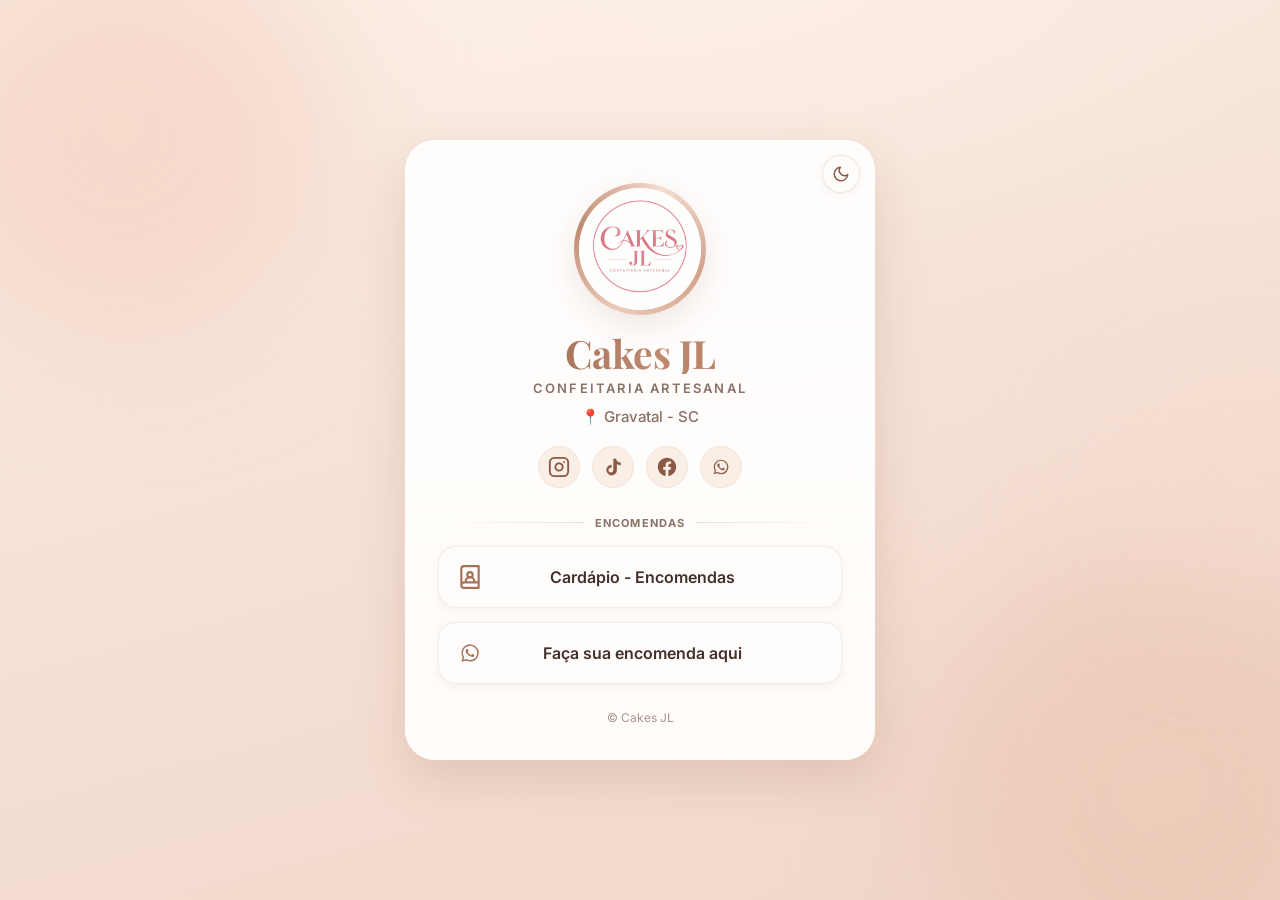
==== index.html @ 6fa109c6 "Rebranding v1" ====
<!DOCTYPE html>
<html lang="pt-BR">
<head>
  <meta charset="UTF-8">
  <meta name="viewport" content="width=device-width, initial-scale=1.0">
  <title>Cakes JL | Confeitaria Artesanal - Gravatal SC</title>
  <meta name="description" content="Cakes JL | Confeitaria Artesanal em Gravatal - SC. Bolos, tortas, doces e encomendas. Faça seu pedido!">
  <meta name="theme-color" content="#f6e3d8" id="theme-color-meta">

  <!-- Open Graph (preview ao compartilhar o link no WhatsApp, Instagram, etc.) -->
  <meta property="og:title" content="Cakes JL | Confeitaria Artesanal">
  <meta property="og:description" content="📍 Gravatal - SC | Tortas, doces e encomendas">
  <meta property="og:type" content="website">
  <meta property="og:image" content="logo.png">

  <!-- Favicon -->
  <link rel="icon" href="data:image/svg+xml,<svg xmlns=%22http://www.w3.org/2000/svg%22 viewBox=%220 0 100 100%22><text y=%22.9em%22 font-size=%2290%22>🧁</text></svg>">

  <!-- Aplica o tema ANTES da página renderizar (evita "flash" do tema errado no load) -->
  <script>
    (function() {
      try {
        var saved = localStorage.getItem('theme');
        var theme = saved || 'light';
        document.documentElement.setAttribute('data-theme', theme);
      } catch (e) {
        document.documentElement.setAttribute('data-theme', 'light');
      }
    })();
  </script>

  <!-- Fontes -->
  <link rel="preconnect" href="https://fonts.googleapis.com">
  <link rel="preconnect" href="https://fonts.gstatic.com" crossorigin>
  <link href="https://fonts.googleapis.com/css2?family=Playfair+Display:wght@600;700&family=Inter:wght@400;500;600;700&display=swap" rel="stylesheet">

  <style>
    *, *::before, *::after { margin: 0; padding: 0; box-sizing: border-box; }

    /* ============================================================
       TEMA CLARO (padrão)
       ============================================================ */
    :root {
      --bg-grad:        linear-gradient(165deg, #fbeee6 0%, #f6e2d7 45%, #f0d6c8 100%);
      --bg-radial:      radial-gradient(1200px 600px at 50% -10%, #fcefe6 0%, rgba(252,239,230,0) 60%);

      --card-bg:        linear-gradient(180deg, rgba(255,255,255,0.92) 0%, rgba(255,253,251,0.96) 100%);
      --card-border:    rgba(255, 255, 255, 0.7);

      --button-bg:      #fffdfb;
      --button-border:  rgba(140, 90, 68, 0.10);
      --button-hover:   rgba(191, 138, 112, 0.35);

      /* ===== FESTIVAL DE FATIAS DESATIVADO - variáveis do botão (tema claro) =====
      --featured-grad:  linear-gradient(135deg, #f7e2d2 0%, #f1cfb9 55%, #ecc4ab 100%);
      --featured-border:rgba(168, 113, 89, 0.30);
      --featured-shine: rgba(255, 255, 255, 0.55);
      --featured-glow:  rgba(191, 138, 112, 0.45);
      ===== FIM FESTIVAL DE FATIAS ===== */

      --social-bg:      #f9efe7;
      --social-border:  rgba(140, 90, 68, 0.08);
      --social-bg-hover:#fffdfb;

      --blob-1: #f3c9b4;
      --blob-2: #e9bfa9;
      --blob-3: #f7d9c8;
      --blob-opacity: 0.5;

      --text-primary:   #43302a;
      --text-secondary: #8a7065;
      --text-accent:    #8c5a44;

      --rose:           #bf8a70;
      --rose-deep:      #a87159;
      --copper:         #8c5a44;

      --toggle-border:  rgba(140, 90, 68, 0.15);

      --shadow-sm:      0 2px 10px rgba(140, 90, 68, 0.08);
      --shadow-md:      0 10px 30px rgba(140, 90, 68, 0.14);
      --shadow-lg:      0 18px 50px rgba(140, 90, 68, 0.18);

      --radius: 18px;
    }

    /* ============================================================
       TEMA ESCURO (chocolate à noite, com acentos rosé/cobre)
       ============================================================ */
    [data-theme="dark"] {
      --bg-grad:        linear-gradient(165deg, #1c130f 0%, #241812 45%, #2a1c16 100%);
      --bg-radial:      radial-gradient(1200px 600px at 50% -10%, #321f17 0%, rgba(50,31,23,0) 60%);

      --card-bg:        linear-gradient(180deg, rgba(50, 33, 27, 0.85) 0%, rgba(55, 37, 30, 0.92) 100%);
      --card-border:    rgba(100, 70, 55, 0.35);

      --button-bg:      #3a261f;
      --button-border:  rgba(232, 184, 156, 0.12);
      --button-hover:   rgba(232, 184, 156, 0.40);

      /* ===== FESTIVAL DE FATIAS DESATIVADO - variáveis do botão (tema escuro) =====
      --featured-grad:  linear-gradient(135deg, #5a3a2b 0%, #6f4938 55%, #56362a 100%);
      --featured-border:rgba(232, 184, 156, 0.30);
      --featured-shine: rgba(255, 220, 195, 0.18);
      --featured-glow:  rgba(232, 184, 156, 0.35);
      ===== FIM FESTIVAL DE FATIAS ===== */

      --social-bg:      #3a261f;
      --social-border:  rgba(232, 184, 156, 0.10);
      --social-bg-hover:#48302a;

      --blob-1: #3a1f17;
      --blob-2: #2d1812;
      --blob-3: #4a2a20;
      --blob-opacity: 0.55;

      --text-primary:   #f4e6dc;
      --text-secondary: #c5ad9f;
      --text-accent:    #e8b89c;

      --rose:           #d99c80;
      --rose-deep:      #c8896f;
      --copper:         #e8b89c;

      --toggle-border:  rgba(232, 184, 156, 0.20);

      --shadow-sm:      0 2px 10px rgba(0, 0, 0, 0.4);
      --shadow-md:      0 10px 30px rgba(0, 0, 0, 0.5);
      --shadow-lg:      0 18px 50px rgba(0, 0, 0, 0.6);
    }

    html, body { min-height: 100%; }

    body {
      font-family: 'Inter', -apple-system, BlinkMacSystemFont, 'Segoe UI', Roboto, sans-serif;
      color: var(--text-primary);
      min-height: 100vh;
      min-height: 100dvh;
      display: flex;
      align-items: center;
      justify-content: center;
      padding: 28px 18px;
      -webkit-font-smoothing: antialiased;
      position: relative;
      overflow-x: hidden;
      background: var(--bg-radial), var(--bg-grad);
      transition: background 0.5s ease, color 0.5s ease;
    }

    /* Manchas suaves de cor ao fundo */
    .blob {
      position: fixed;
      border-radius: 50%;
      filter: blur(70px);
      opacity: var(--blob-opacity);
      z-index: 0;
      pointer-events: none;
      transition: background 0.5s ease, opacity 0.5s ease;
    }
    .blob.one  { width: 320px; height: 320px; top: -80px; left: -90px;  background: var(--blob-1); }
    .blob.two  { width: 360px; height: 360px; bottom: -120px; right: -110px; background: var(--blob-2); }
    .blob.three{ width: 240px; height: 240px; top: 40%; right: -80px; background: var(--blob-3); opacity: calc(var(--blob-opacity) * 0.8); }

    .container {
      position: relative;
      z-index: 1;
      width: 100%;
      max-width: 440px;
      background: var(--card-bg);
      backdrop-filter: blur(8px);
      -webkit-backdrop-filter: blur(8px);
      border: 1px solid var(--card-border);
      border-radius: 30px;
      padding: 38px 26px 30px;
      box-shadow: var(--shadow-lg);
      transition: background 0.5s ease, border-color 0.5s ease, box-shadow 0.5s ease;
    }

    /* ---------- Botão de tema (sol/lua) ---------- */
    .theme-toggle {
      position: absolute;
      top: 14px;
      right: 14px;
      width: 38px;
      height: 38px;
      border-radius: 50%;
      border: 1px solid var(--toggle-border);
      background: var(--button-bg);
      color: var(--text-accent);
      cursor: pointer;
      display: flex;
      align-items: center;
      justify-content: center;
      z-index: 10;
      padding: 0;
      box-shadow: var(--shadow-sm);
      transition: background 0.3s ease, color 0.3s ease, border-color 0.3s ease, transform 0.15s ease;
    }
    .theme-toggle:hover { transform: scale(1.08); }
    .theme-toggle:active { transform: scale(0.94); }
    .theme-toggle:focus-visible {
      outline: 3px solid var(--rose);
      outline-offset: 2px;
    }
    .theme-toggle svg {
      position: absolute;
      width: 18px;
      height: 18px;
      transition: opacity 0.4s ease, transform 0.4s ease;
    }
    .theme-toggle .icon-sun  { opacity: 0; transform: rotate(-90deg) scale(0.5); }
    .theme-toggle .icon-moon { opacity: 1; transform: rotate(0deg) scale(1); }
    [data-theme="dark"] .theme-toggle .icon-sun  { opacity: 1; transform: rotate(0deg) scale(1); }
    [data-theme="dark"] .theme-toggle .icon-moon { opacity: 0; transform: rotate(90deg) scale(0.5); }

    /* ---------- Cabeçalho ---------- */
    .logo-wrapper {
      display: flex;
      justify-content: center;
      margin-bottom: 18px;
    }
    .logo-ring {
      position: relative;
      width: 132px;
      height: 132px;
      border-radius: 50%;
      padding: 5px;
      background: conic-gradient(from 200deg, #eccbbb, #bf8a70, #f4ddd1, #d3a18b, #eccbbb);
      box-shadow: var(--shadow-md);
    }
    .logo {
      width: 100%;
      height: 100%;
      border-radius: 50%;
      object-fit: cover;
      background: #fffdfb;
      display: block;
    }

    .brand-title {
      text-align: center;
      margin-bottom: 10px;
      line-height: 1;
    }

    .brand-name {
      display: block;
      font-family: 'Playfair Display', Georgia, serif;
      font-weight: 700;
      font-size: 36px;
      line-height: 1.05;
      letter-spacing: -0.5px;
      background: linear-gradient(100deg, var(--copper), var(--rose) 55%, var(--rose-deep));
      -webkit-background-clip: text;
      background-clip: text;
      color: transparent;
      transition: background 0.5s ease;
    }

    .brand-subtitle {
      display: block;
      margin-top: 7px;
      font-family: 'Inter', -apple-system, BlinkMacSystemFont, 'Segoe UI', Roboto, sans-serif;
      font-size: 13px;
      font-weight: 600;
      line-height: 1.2;
      letter-spacing: 2.2px;
      text-transform: uppercase;
      color: var(--text-secondary);
      transition: color 0.5s ease;
    }

    .location {
      text-align: center;
      font-size: 15px;
      font-weight: 500;
      color: var(--text-secondary);
      margin-bottom: 20px;
      transition: color 0.5s ease;
    }

    .socials {
      display: flex;
      justify-content: center;
      gap: 12px;
      margin-bottom: 26px;
    }
    .socials a {
      width: 42px;
      height: 42px;
      display: inline-flex;
      align-items: center;
      justify-content: center;
      border-radius: 50%;
      color: var(--text-accent);
      background: var(--social-bg);
      border: 1px solid var(--social-border);
      transition: transform 0.18s ease, background 0.3s ease, color 0.3s ease, box-shadow 0.3s ease, border-color 0.3s ease;
    }
    .socials a:hover {
      transform: translateY(-2px);
      background: var(--social-bg-hover);
      color: var(--rose-deep);
      box-shadow: var(--shadow-sm);
    }

    /* ---------- Links ---------- */
    .links {
      display: flex;
      flex-direction: column;
      gap: 14px;
    }

    .link-button {
      position: relative;
      display: flex;
      align-items: center;
      background: var(--button-bg);
      border: 1px solid var(--button-border);
      border-radius: var(--radius);
      padding: 17px 18px;
      text-decoration: none;
      color: var(--text-primary);
      font-size: 16px;
      font-weight: 600;
      box-shadow: var(--shadow-sm);
      transition: transform 0.18s ease, background 0.3s ease, color 0.3s ease, border-color 0.3s ease, box-shadow 0.3s ease;
      overflow: hidden;
    }
    .link-button:hover {
      transform: translateY(-3px);
      box-shadow: var(--shadow-md);
      border-color: var(--button-hover);
    }
    .link-button:focus-visible {
      outline: 3px solid var(--rose);
      outline-offset: 2px;
    }

    .link-button .icon {
      flex-shrink: 0;
      width: 26px;
      height: 26px;
      color: var(--rose-deep);
      transition: color 0.3s ease;
    }
    .link-button .label {
      flex: 1;
      text-align: center;
      padding: 0 4px;
    }
    .link-button .spacer { width: 22px; flex-shrink: 0; }


    /* ============================================================
       FESTIVAL DE FATIAS DESATIVADO
       Somente estilos exclusivos do botão do Festival ficam comentados.
       O separador 'Encomendas' permanece ativo abaixo.
       ============================================================ */

    /*
    .link-button.featured {
      overflow: visible;
      padding: 14px 14px 12px;
      background: var(--featured-grad);
      border: 1px solid var(--featured-border);
      color: var(--text-accent);
      animation: glow 3s ease-in-out infinite;
    }
    .link-button.featured .icon { color: var(--text-accent); }
    .link-button.featured .label { line-height: 1.2; padding: 0 2px; }
    .link-button.featured .spacer { width: 16px; }
    .link-button.featured .details { display:flex; flex-wrap:wrap; justify-content:center; gap:1px 10px; margin-top:4px; font-size:10.5px; font-weight:600; letter-spacing:.1px; line-height:1.3; }
    .link-button.featured .details > span { display:inline-flex; align-items:center; gap:4px; white-space:nowrap; }
    .link-button.featured .details svg { width:12px; height:12px; flex-shrink:0; opacity:.9; }
    .link-button.featured .sheen { position:absolute; top:0; left:0; right:0; bottom:0; border-radius:inherit; overflow:hidden; pointer-events:none; }
    .link-button.featured:hover { border-color: var(--button-hover); }
    .link-button.featured .sheen::after {content:"";position:absolute;top:0;left:-60%;width:50%;height:100%;background:linear-gradient(100deg,transparent,var(--featured-shine),transparent);transform:skewX(-18deg);animation:shine 4.5s ease-in-out infinite;}
    .badge{position:absolute;top:-9px;left:50%;transform:translateX(-50%);white-space:nowrap;font-size:9px;font-weight:700;letter-spacing:.8px;text-transform:uppercase;color:#fffdfb;background:linear-gradient(100deg,#a87159,#8c5a44);padding:3px 11px;border-radius:999px;box-shadow:0 2px 6px rgba(0,0,0,.25);animation:badgePulse 1.8s ease-in-out infinite}
    .badge .dot{display:inline-block;width:5px;height:5px;border-radius:50%;background:#ffe9dd;margin-right:5px;vertical-align:middle;animation:pulse 1.8s ease-in-out infinite}
    @keyframes shine{0%,60%{left:-60%}100%{left:130%}}
    @keyframes pulse{0%,100%{opacity:1;transform:scale(1)}50%{opacity:.35;transform:scale(.75)}}
    @keyframes badgePulse{0%,100%{opacity:1;transform:translateX(-50%) scale(1)}50%{opacity:.55;transform:translateX(-50%) scale(.96)}}
    @keyframes glow{0%,100%{box-shadow:var(--shadow-sm),0 0 0 0 var(--featured-glow)}50%{box-shadow:var(--shadow-md),0 0 22px 2px var(--featured-glow)}}
    */

    /* Separador da seção de encomendas — permanece ativo mesmo sem o botão do Festival */
    .divider { display:flex; align-items:center; gap:10px; margin:2px 6px; font-size:11px; font-weight:700; letter-spacing:1.2px; text-transform:uppercase; color:var(--text-secondary); transition:color .5s ease; }
    .divider::before, .divider::after { content:""; flex:1; height:1px; background:linear-gradient(90deg, transparent, var(--button-hover)); opacity:.8; }
    .divider::after { background:linear-gradient(90deg, var(--button-hover), transparent); }

    .footer {
      text-align: center;
      margin-top: 26px;
      font-size: 12px;
      color: var(--text-secondary);
      opacity: 0.75;
      transition: color 0.5s ease;
    }

    /* ---------- Responsivo ---------- */
    @media (min-width: 600px) {
      .container { max-width: 460px; padding: 42px 32px 34px; }
      .brand-name { font-size: 39px; }
    }
    @media (min-width: 1024px) {
      body { padding: 40px; }
      .container { max-width: 470px; }
      .blob.one { width: 420px; height: 420px; }
      .blob.two { width: 460px; height: 460px; }
    }
    @media (max-width: 380px) {
      .container { padding: 30px 18px 24px; border-radius: 26px; }
      .brand-name { font-size: 32px; }
      .brand-subtitle { font-size: 11.5px; letter-spacing: 1.8px; }
      .logo-ring { width: 116px; height: 116px; }
      .link-button { padding: 16px; font-size: 15px; }
      .theme-toggle { top: 10px; right: 10px; width: 34px; height: 34px; }
    }

    /* Acessibilidade: respeita quem prefere menos animação */
    @media (prefers-reduced-motion: reduce) {
      /* ===== FESTIVAL DE FATIAS DESATIVADO - regras de acessibilidade do botão =====
      .link-button.featured { animation: none; }
      .link-button.featured .sheen::after { animation: none; display: none; }
      .badge { animation: none; }
      .badge .dot { animation: none; }
      ===== FIM FESTIVAL DE FATIAS ===== */
      .link-button, .socials a, .theme-toggle, .theme-toggle svg,
      body, .container, .brand-name, .brand-subtitle, .location, .footer, .blob { transition: none; }
    }
  </style>
</head>
<body>
  <div class="blob one"></div>
  <div class="blob two"></div>
  <div class="blob three"></div>

  <main class="container">

    <!-- Botão sol/lua: alterna o tema -->
    <button class="theme-toggle" id="themeToggle" type="button" aria-label="Alternar entre modo claro e escuro">
      <svg class="icon-sun" viewBox="0 0 24 24" fill="none" stroke="currentColor" stroke-width="2" stroke-linecap="round" stroke-linejoin="round" aria-hidden="true">
        <circle cx="12" cy="12" r="4"></circle>
        <path d="M12 2v2M12 20v2M4.93 4.93l1.41 1.41M17.66 17.66l1.41 1.41M2 12h2M20 12h2M6.34 17.66l-1.41 1.41M19.07 4.93l-1.41 1.41"></path>
      </svg>
      <svg class="icon-moon" viewBox="0 0 24 24" fill="none" stroke="currentColor" stroke-width="2" stroke-linecap="round" stroke-linejoin="round" aria-hidden="true">
        <path d="M21 12.79A9 9 0 1 1 11.21 3 7 7 0 0 0 21 12.79z"></path>
      </svg>
    </button>

    <div class="logo-wrapper">
      <div class="logo-ring">
        <img class="logo" src="logo.png" alt="Cakes JL - Confeitaria Artesanal">
      </div>
    </div>

    <h1 class="brand-title"><span class="brand-name">Cakes JL</span><span class="brand-subtitle">Confeitaria Artesanal</span></h1>
    <p class="location">📍 Gravatal&nbsp;-&nbsp;SC</p>

    <div class="socials">
      <a href="https://www.instagram.com/cakesjlconfeitaria" target="_blank" rel="noopener" aria-label="Instagram">
        <svg width="22" height="22" viewBox="0 0 24 24" fill="none" stroke="currentColor" stroke-width="2" stroke-linecap="round" stroke-linejoin="round">
          <rect x="2" y="2" width="20" height="20" rx="5" ry="5"></rect>
          <path d="M16 11.37A4 4 0 1 1 12.63 8 4 4 0 0 1 16 11.37z"></path>
          <line x1="17.5" y1="6.5" x2="17.51" y2="6.5"></line>
        </svg>
      </a>
      <a href="https://www.tiktok.com/@cakesjlconfeitaria" target="_blank" rel="noopener" aria-label="TikTok">
        <svg width="20" height="20" viewBox="0 0 24 24" fill="currentColor">
          <path d="M19.59 6.69a4.83 4.83 0 0 1-3.77-4.25V2h-3.45v13.67a2.89 2.89 0 0 1-5.2 1.74 2.89 2.89 0 0 1 2.31-4.64 2.93 2.93 0 0 1 .88.13V9.4a6.84 6.84 0 0 0-1-.05A6.33 6.33 0 0 0 5.8 20.1a6.34 6.34 0 0 0 10.86-4.43V8.51a8.16 8.16 0 0 0 4.77 1.52v-3.4a4.85 4.85 0 0 1-1.84-.04z"/>
        </svg>
      </a>
      <a href="https://www.facebook.com/people/Cakes-JL-Confeitaria/61590743607528/" target="_blank" rel="noopener" aria-label="Facebook">
        <svg width="22" height="22" viewBox="0 0 24 24" fill="currentColor">
          <path d="M22 12c0-5.523-4.477-10-10-10S2 6.477 2 12c0 4.991 3.657 9.128 8.438 9.878v-6.987h-2.54V12h2.54V9.797c0-2.506 1.492-3.89 3.777-3.89 1.094 0 2.238.195 2.238.195v2.46h-1.26c-1.243 0-1.63.771-1.63 1.562V12h2.773l-.443 2.89h-2.33v6.988C18.343 21.128 22 16.991 22 12z"/>
        </svg>
      </a>
      <a href="https://wa.me/554899442988?text=Ol%C3%A1!+Vim+pelo+site+da+Cakes+JL+e+gostaria+de+mais+informa%C3%A7%C3%B5es." target="_blank" rel="noopener" aria-label="WhatsApp">
        <svg width="22" height="22" viewBox="0 0 24 24" fill="currentColor">
          <path d="M17.6 6.31A7.85 7.85 0 0 0 12.05 4a7.94 7.94 0 0 0-6.88 11.9L4 20l4.2-1.1a7.93 7.93 0 0 0 3.84.98h.01a7.94 7.94 0 0 0 5.55-13.57zM12.05 18.5h-.01a6.6 6.6 0 0 1-3.36-.92l-.24-.14-2.5.66.67-2.43-.16-.25a6.61 6.61 0 0 1 10.27-8.2 6.55 6.55 0 0 1 1.93 4.7 6.61 6.61 0 0 1-6.6 6.58zm3.62-4.94c-.2-.1-1.18-.58-1.36-.65-.18-.07-.31-.1-.45.1s-.51.65-.63.78c-.12.14-.23.16-.43.05a5.4 5.4 0 0 1-1.6-.99 5.96 5.96 0 0 1-1.1-1.37c-.12-.2-.01-.31.09-.41.09-.09.2-.23.3-.35.1-.12.13-.2.2-.34.06-.13.03-.25-.02-.35-.05-.1-.45-1.09-.62-1.49-.16-.39-.33-.34-.45-.34l-.39-.01c-.13 0-.34.05-.52.25s-.69.67-.69 1.64.7 1.91.8 2.04 1.39 2.13 3.37 2.99c.47.2.84.32 1.13.41.47.15.9.13 1.24.08.38-.06 1.17-.48 1.34-.94.16-.46.16-.86.11-.94-.05-.08-.18-.13-.38-.23z"/>
        </svg>
      </a>
    </div>

    <div class="links">

      <!-- ===== FESTIVAL DE FATIAS DESATIVADO - BOTÃO COMENTADO =====
      <a class="link-button featured" href="cardapio-festival-fatias.pdf" data-no-cache target="_blank" rel="noopener">
        <span class="badge"><span class="dot"></span>Por tempo limitado</span>
        <svg class="icon" viewBox="0 0 24 24" fill="none" stroke="currentColor" stroke-width="1.7" stroke-linecap="round" stroke-linejoin="round"><path d="M5.5 11h13l-1.3 8.1a1 1 0 0 1-1 .9H7.8a1 1 0 0 1-1-.9L5.5 11z"></path><path d="M7.2 11a2.5 2.5 0 0 1-.2-5 3 3 0 0 1 5.9-.8A2.6 2.6 0 0 1 17 6a2.5 2.5 0 0 1-.2 5"></path><line x1="9.5" y1="14" x2="9.2" y2="17"></line><line x1="12" y1="14" x2="12" y2="17.2"></line><line x1="14.5" y1="14" x2="14.8" y2="17"></line></svg>
        <span class="label">
          Cardápio - Festival de Fatias
          <span class="details">
            <span><svg viewBox="0 0 24 24" fill="none" stroke="currentColor" stroke-width="2" stroke-linecap="round" stroke-linejoin="round" aria-hidden="true"><path d="M12 21s-6-5.3-6-11a6 6 0 0 1 12 0c0 5.7-6 11-6 11z"></path><circle cx="12" cy="10" r="2.5"></circle></svg>Termas do Gravatal</span>
            <span><svg viewBox="0 0 24 24" fill="none" stroke="currentColor" stroke-width="2" stroke-linecap="round" stroke-linejoin="round" aria-hidden="true"><rect x="3" y="4" width="18" height="18" rx="2"></rect><line x1="16" y1="2" x2="16" y2="6"></line><line x1="8" y1="2" x2="8" y2="6"></line><line x1="3" y1="10" x2="21" y2="10"></line></svg>Sábado, 12/09 &bull; a partir das 9h</span>
          </span>
        </span><span class="spacer"></span>
        <span class="sheen" aria-hidden="true"></span>
      </a>

      ===== FIM FESTIVAL DE FATIAS ===== -->

      <!-- Separador da seção de encomendas: permanece ativo mesmo com o Festival desativado -->
      <div class="divider"><span>Encomendas</span></div>

<!-- ===== BOTÃO 2: CARDÁPIO (encomendas do dia a dia) ===== -->
      <a class="link-button" href="cardapio-encomendas.pdf" data-no-cache target="_blank" rel="noopener">
        <svg class="icon" viewBox="0 0 24 24" fill="none" stroke="currentColor" stroke-width="2" stroke-linecap="round" stroke-linejoin="round">
          <path d="M4 19.5v-15A2.5 2.5 0 0 1 6.5 2H20v20H6.5a2.5 2.5 0 0 1 0-5H20"></path>
          <circle cx="12" cy="10" r="2.5"></circle>
          <path d="M8 16c0-2.2 1.8-4 4-4s4 1.8 4 4"></path>
        </svg>
        <span class="label">Cardápio - Encomendas</span>
        <span class="spacer"></span>
      </a>

      <!-- ===== BOTÃO 3: ENCOMENDA PELO WHATSAPP ===== -->
      <a class="link-button" href="https://wa.me/554899442988?text=Ol%C3%A1,+poderia+me+passar+mais+informa%C3%A7%C3%B5es+sobre+a+encomenda+de+tortas?" target="_blank" rel="noopener">
        <svg class="icon" viewBox="0 0 24 24" fill="currentColor">
          <path d="M17.6 6.31A7.85 7.85 0 0 0 12.05 4a7.94 7.94 0 0 0-6.88 11.9L4 20l4.2-1.1a7.93 7.93 0 0 0 3.84.98h.01a7.94 7.94 0 0 0 5.55-13.57zM12.05 18.5h-.01a6.6 6.6 0 0 1-3.36-.92l-.24-.14-2.5.66.67-2.43-.16-.25a6.61 6.61 0 0 1 10.27-8.2 6.55 6.55 0 0 1 1.93 4.7 6.61 6.61 0 0 1-6.6 6.58zm3.62-4.94c-.2-.1-1.18-.58-1.36-.65-.18-.07-.31-.1-.45.1s-.51.65-.63.78c-.12.14-.23.16-.43.05a5.4 5.4 0 0 1-1.6-.99 5.96 5.96 0 0 1-1.1-1.37c-.12-.2-.01-.31.09-.41.09-.09.2-.23.3-.35.1-.12.13-.2.2-.34.06-.13.03-.25-.02-.35-.05-.1-.45-1.09-.62-1.49-.16-.39-.33-.34-.45-.34l-.39-.01c-.13 0-.34.05-.52.25s-.69.67-.69 1.64.7 1.91.8 2.04 1.39 2.13 3.37 2.99c.47.2.84.32 1.13.41.47.15.9.13 1.24.08.38-.06 1.17-.48 1.34-.94.16-.46.16-.86.11-.94-.05-.08-.18-.13-.38-.23z"/>
        </svg>
        <span class="label">Faça sua encomenda aqui</span>
        <span class="spacer"></span>
      </a>

    </div>

    <p class="footer">© Cakes JL</p>

  </main>

  <!-- Cardápios sempre atualizados
       O navegador (e a CDN do GitHub Pages) pode guardar uma cópia antiga do PDF.
       Este script adiciona um "carimbo" de tempo na URL dos links marcados com
       data-no-cache (ex.: cardapio-encomendas.pdf?v=1725600000000) ao carregar a
       página e a cada toque/clique. Como a URL muda sempre, o arquivo é baixado
       de novo do repositório. O GitHub ignora o "?v=..." e entrega o mesmo PDF. -->
  <script>
    (function() {
      var links = document.querySelectorAll('a[data-no-cache]');
      Array.prototype.forEach.call(links, function(a) {
        var base = a.getAttribute('href'); // URL original, sem carimbo
        function carimbar() {
          a.setAttribute('href', base + (base.indexOf('?') > -1 ? '&' : '?') + 'v=' + Date.now());
        }
        carimbar();                                  // ao carregar a página
        a.addEventListener('pointerdown', carimbar); // toque/mouse (inclui "pressionar e segurar")
        a.addEventListener('click', carimbar);       // teclado (Enter) e demais casos
      });
    })();
  </script>

  <!-- Lógica do interruptor de tema -->
  <script>
    (function() {
      var btn = document.getElementById('themeToggle');
      var meta = document.getElementById('theme-color-meta');
      var themeColors = { light: '#f6e3d8', dark: '#1c130f' };

      // Atualiza a cor da barra do navegador (Safari/iOS, Chrome Android)
      function updateMeta(theme) {
        if (meta) meta.setAttribute('content', themeColors[theme] || themeColors.light);
      }
      updateMeta(document.documentElement.getAttribute('data-theme') || 'light');

      btn.addEventListener('click', function() {
        var current = document.documentElement.getAttribute('data-theme') || 'light';
        var next = current === 'dark' ? 'light' : 'dark';
        document.documentElement.setAttribute('data-theme', next);
        updateMeta(next);
        try { localStorage.setItem('theme', next); } catch (e) { /* ignore */ }
      });
    })();
  </script>
</body>
</html>
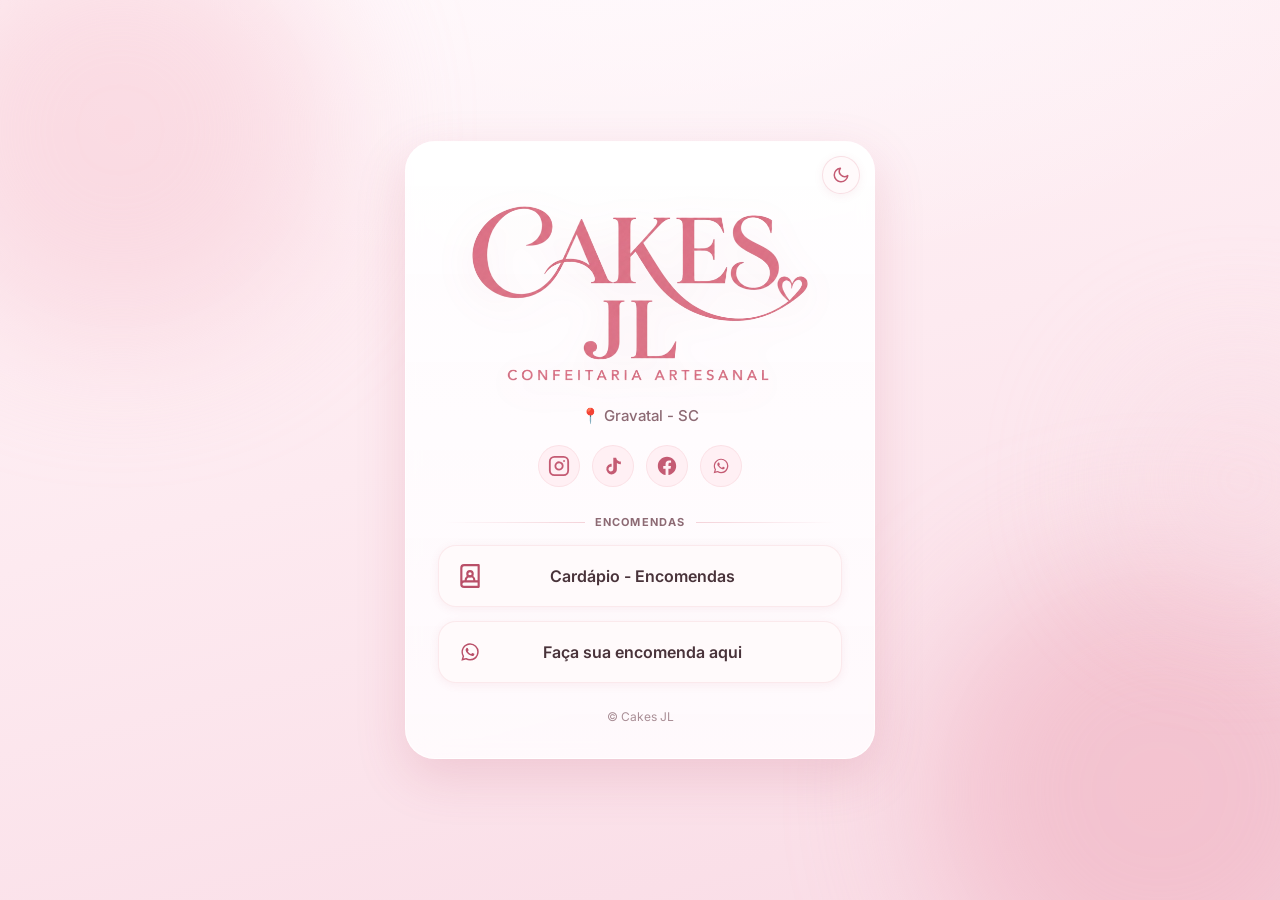
==== commit 6afe0d90: "Rebranding v2" ====
--- a/index.html
+++ b/index.html
@@ -5,7 +5,7 @@
   <meta name="viewport" content="width=device-width, initial-scale=1.0">
   <title>Cakes JL | Confeitaria Artesanal - Gravatal SC</title>
   <meta name="description" content="Cakes JL | Confeitaria Artesanal em Gravatal - SC. Bolos, tortas, doces e encomendas. Faça seu pedido!">
-  <meta name="theme-color" content="#f6e3d8" id="theme-color-meta">
+  <meta name="theme-color" content="#fbe7ed" id="theme-color-meta">
 
   <!-- Open Graph (preview ao compartilhar o link no WhatsApp, Instagram, etc.) -->
   <meta property="og:title" content="Cakes JL | Confeitaria Artesanal">
@@ -41,15 +41,15 @@
        TEMA CLARO (padrão)
        ============================================================ */
     :root {
-      --bg-grad:        linear-gradient(165deg, #fbeee6 0%, #f6e2d7 45%, #f0d6c8 100%);
-      --bg-radial:      radial-gradient(1200px 600px at 50% -10%, #fcefe6 0%, rgba(252,239,230,0) 60%);
-
-      --card-bg:        linear-gradient(180deg, rgba(255,255,255,0.92) 0%, rgba(255,253,251,0.96) 100%);
+      --bg-grad:        linear-gradient(165deg, #fff5f8 0%, #fdeaf0 46%, #f9dbe5 100%);
+      --bg-radial:      radial-gradient(1200px 600px at 50% -10%, #fffafd 0%, rgba(255,250,253,0) 62%);
+
+      --card-bg:        linear-gradient(180deg, rgba(255,255,255,0.94) 0%, rgba(255,250,252,0.97) 100%);
       --card-border:    rgba(255, 255, 255, 0.7);
 
-      --button-bg:      #fffdfb;
-      --button-border:  rgba(140, 90, 68, 0.10);
-      --button-hover:   rgba(191, 138, 112, 0.35);
+      --button-bg:      #fffafb;
+      --button-border:  rgba(220, 116, 135, 0.13);
+      --button-hover:   rgba(220, 116, 135, 0.38);
 
       /* ===== FESTIVAL DE FATIAS DESATIVADO - variáveis do botão (tema claro) =====
       --featured-grad:  linear-gradient(135deg, #f7e2d2 0%, #f1cfb9 55%, #ecc4ab 100%);
@@ -58,45 +58,45 @@
       --featured-glow:  rgba(191, 138, 112, 0.45);
       ===== FIM FESTIVAL DE FATIAS ===== */
 
-      --social-bg:      #f9efe7;
-      --social-border:  rgba(140, 90, 68, 0.08);
-      --social-bg-hover:#fffdfb;
-
-      --blob-1: #f3c9b4;
-      --blob-2: #e9bfa9;
-      --blob-3: #f7d9c8;
+      --social-bg:      #fff0f4;
+      --social-border:  rgba(220, 116, 135, 0.12);
+      --social-bg-hover:#fff7fa;
+
+      --blob-1: #f7c4d0;
+      --blob-2: #eda7b8;
+      --blob-3: #f9d8e1;
       --blob-opacity: 0.5;
 
-      --text-primary:   #43302a;
-      --text-secondary: #8a7065;
-      --text-accent:    #8c5a44;
-
-      --rose:           #bf8a70;
-      --rose-deep:      #a87159;
-      --copper:         #8c5a44;
-
-      --toggle-border:  rgba(140, 90, 68, 0.15);
-
-      --shadow-sm:      0 2px 10px rgba(140, 90, 68, 0.08);
-      --shadow-md:      0 10px 30px rgba(140, 90, 68, 0.14);
-      --shadow-lg:      0 18px 50px rgba(140, 90, 68, 0.18);
+      --text-primary:   #49333a;
+      --text-secondary: #8d6a74;
+      --text-accent:    #c45b73;
+
+      --rose:           #dc7487;
+      --rose-deep:      #b94f68;
+      --copper:         #c85f76;
+
+      --toggle-border:  rgba(220, 116, 135, 0.20);
+
+      --shadow-sm:      0 2px 10px rgba(190, 78, 103, 0.08);
+      --shadow-md:      0 10px 30px rgba(190, 78, 103, 0.14);
+      --shadow-lg:      0 18px 50px rgba(190, 78, 103, 0.18);
 
       --radius: 18px;
     }
 
     /* ============================================================
-       TEMA ESCURO (chocolate à noite, com acentos rosé/cobre)
+       TEMA ESCURO (ameixa suave, com acentos rosa da marca)
        ============================================================ */
     [data-theme="dark"] {
-      --bg-grad:        linear-gradient(165deg, #1c130f 0%, #241812 45%, #2a1c16 100%);
-      --bg-radial:      radial-gradient(1200px 600px at 50% -10%, #321f17 0%, rgba(50,31,23,0) 60%);
-
-      --card-bg:        linear-gradient(180deg, rgba(50, 33, 27, 0.85) 0%, rgba(55, 37, 30, 0.92) 100%);
-      --card-border:    rgba(100, 70, 55, 0.35);
-
-      --button-bg:      #3a261f;
-      --button-border:  rgba(232, 184, 156, 0.12);
-      --button-hover:   rgba(232, 184, 156, 0.40);
+      --bg-grad:        linear-gradient(165deg, #1d1216 0%, #28171d 45%, #321b23 100%);
+      --bg-radial:      radial-gradient(1200px 600px at 50% -10%, #40212c 0%, rgba(64,33,44,0) 60%);
+
+      --card-bg:        linear-gradient(180deg, rgba(49, 30, 37, 0.88) 0%, rgba(57, 32, 42, 0.94) 100%);
+      --card-border:    rgba(132, 78, 96, 0.32);
+
+      --button-bg:      #3b252d;
+      --button-border:  rgba(238, 151, 171, 0.14);
+      --button-hover:   rgba(238, 151, 171, 0.42);
 
       /* ===== FESTIVAL DE FATIAS DESATIVADO - variáveis do botão (tema escuro) =====
       --featured-grad:  linear-gradient(135deg, #5a3a2b 0%, #6f4938 55%, #56362a 100%);
@@ -105,24 +105,24 @@
       --featured-glow:  rgba(232, 184, 156, 0.35);
       ===== FIM FESTIVAL DE FATIAS ===== */
 
-      --social-bg:      #3a261f;
-      --social-border:  rgba(232, 184, 156, 0.10);
-      --social-bg-hover:#48302a;
-
-      --blob-1: #3a1f17;
-      --blob-2: #2d1812;
-      --blob-3: #4a2a20;
+      --social-bg:      #3b252d;
+      --social-border:  rgba(238, 151, 171, 0.12);
+      --social-bg-hover:#4a2c37;
+
+      --blob-1: #512638;
+      --blob-2: #401c2b;
+      --blob-3: #5a2d40;
       --blob-opacity: 0.55;
 
-      --text-primary:   #f4e6dc;
-      --text-secondary: #c5ad9f;
-      --text-accent:    #e8b89c;
-
-      --rose:           #d99c80;
-      --rose-deep:      #c8896f;
-      --copper:         #e8b89c;
-
-      --toggle-border:  rgba(232, 184, 156, 0.20);
+      --text-primary:   #f9edf1;
+      --text-secondary: #d5b6c0;
+      --text-accent:    #f0a0b3;
+
+      --rose:           #e78699;
+      --rose-deep:      #d2647d;
+      --copper:         #f0a0b3;
+
+      --toggle-border:  rgba(238, 151, 171, 0.22);
 
       --shadow-sm:      0 2px 10px rgba(0, 0, 0, 0.4);
       --shadow-md:      0 10px 30px rgba(0, 0, 0, 0.5);
@@ -217,57 +217,19 @@
     .logo-wrapper {
       display: flex;
       justify-content: center;
-      margin-bottom: 18px;
-    }
-    .logo-ring {
-      position: relative;
-      width: 132px;
-      height: 132px;
-      border-radius: 50%;
-      padding: 5px;
-      background: conic-gradient(from 200deg, #eccbbb, #bf8a70, #f4ddd1, #d3a18b, #eccbbb);
-      box-shadow: var(--shadow-md);
-    }
+      align-items: center;
+      width: 100%;
+      margin: 2px auto 10px;
+      padding: 8px 0 2px;
+    }
+
     .logo {
-      width: 100%;
-      height: 100%;
-      border-radius: 50%;
-      object-fit: cover;
-      background: #fffdfb;
       display: block;
-    }
-
-    .brand-title {
-      text-align: center;
-      margin-bottom: 10px;
-      line-height: 1;
-    }
-
-    .brand-name {
-      display: block;
-      font-family: 'Playfair Display', Georgia, serif;
-      font-weight: 700;
-      font-size: 36px;
-      line-height: 1.05;
-      letter-spacing: -0.5px;
-      background: linear-gradient(100deg, var(--copper), var(--rose) 55%, var(--rose-deep));
-      -webkit-background-clip: text;
-      background-clip: text;
-      color: transparent;
-      transition: background 0.5s ease;
-    }
-
-    .brand-subtitle {
-      display: block;
-      margin-top: 7px;
-      font-family: 'Inter', -apple-system, BlinkMacSystemFont, 'Segoe UI', Roboto, sans-serif;
-      font-size: 13px;
-      font-weight: 600;
-      line-height: 1.2;
-      letter-spacing: 2.2px;
-      text-transform: uppercase;
-      color: var(--text-secondary);
-      transition: color 0.5s ease;
+      width: min(92%, 360px);
+      height: auto;
+      object-fit: contain;
+      background: transparent;
+      filter: drop-shadow(0 8px 18px rgba(190, 78, 103, 0.08));
     }
 
     .location {
@@ -401,7 +363,6 @@
     /* ---------- Responsivo ---------- */
     @media (min-width: 600px) {
       .container { max-width: 460px; padding: 42px 32px 34px; }
-      .brand-name { font-size: 39px; }
     }
     @media (min-width: 1024px) {
       body { padding: 40px; }
@@ -411,9 +372,7 @@
     }
     @media (max-width: 380px) {
       .container { padding: 30px 18px 24px; border-radius: 26px; }
-      .brand-name { font-size: 32px; }
-      .brand-subtitle { font-size: 11.5px; letter-spacing: 1.8px; }
-      .logo-ring { width: 116px; height: 116px; }
+      .logo { width: 96%; }
       .link-button { padding: 16px; font-size: 15px; }
       .theme-toggle { top: 10px; right: 10px; width: 34px; height: 34px; }
     }
@@ -427,7 +386,7 @@
       .badge .dot { animation: none; }
       ===== FIM FESTIVAL DE FATIAS ===== */
       .link-button, .socials a, .theme-toggle, .theme-toggle svg,
-      body, .container, .brand-name, .brand-subtitle, .location, .footer, .blob { transition: none; }
+      body, .container, .logo, .location, .footer, .blob { transition: none; }
     }
   </style>
 </head>
@@ -450,12 +409,9 @@
     </button>
 
     <div class="logo-wrapper">
-      <div class="logo-ring">
-        <img class="logo" src="logo.png" alt="Cakes JL - Confeitaria Artesanal">
-      </div>
+      <img class="logo" src="logo.png" alt="Cakes JL - Confeitaria Artesanal">
     </div>
 
-    <h1 class="brand-title"><span class="brand-name">Cakes JL</span><span class="brand-subtitle">Confeitaria Artesanal</span></h1>
     <p class="location">📍 Gravatal&nbsp;-&nbsp;SC</p>
 
     <div class="socials">
@@ -556,7 +512,7 @@
     (function() {
       var btn = document.getElementById('themeToggle');
       var meta = document.getElementById('theme-color-meta');
-      var themeColors = { light: '#f6e3d8', dark: '#1c130f' };
+      var themeColors = { light: '#fbe7ed', dark: '#1d1216' };
 
       // Atualiza a cor da barra do navegador (Safari/iOS, Chrome Android)
       function updateMeta(theme) {
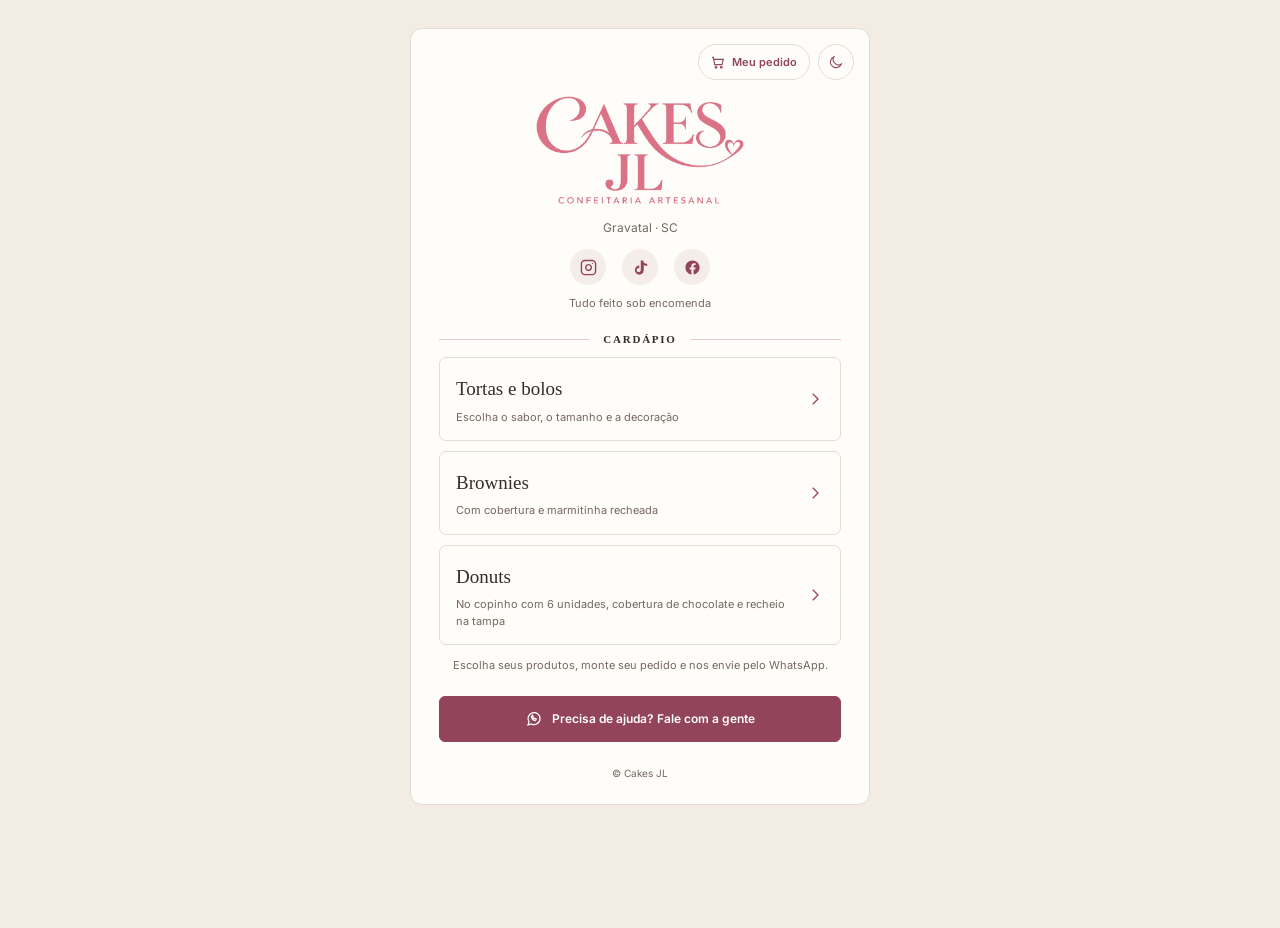
==== commit 3b79ca39: "Rebranding completo v2" ====
--- a/index.html
+++ b/index.html
@@ -1,533 +1,202 @@
-<!DOCTYPE html>
-<html lang="pt-BR">
-<head>
-  <meta charset="UTF-8">
-  <meta name="viewport" content="width=device-width, initial-scale=1.0">
-  <title>Cakes JL | Confeitaria Artesanal - Gravatal SC</title>
-  <meta name="description" content="Cakes JL | Confeitaria Artesanal em Gravatal - SC. Bolos, tortas, doces e encomendas. Faça seu pedido!">
-  <meta name="theme-color" content="#fbe7ed" id="theme-color-meta">
-
-  <!-- Open Graph (preview ao compartilhar o link no WhatsApp, Instagram, etc.) -->
-  <meta property="og:title" content="Cakes JL | Confeitaria Artesanal">
-  <meta property="og:description" content="📍 Gravatal - SC | Tortas, doces e encomendas">
-  <meta property="og:type" content="website">
-  <meta property="og:image" content="logo.png">
-
-  <!-- Favicon -->
-  <link rel="icon" href="data:image/svg+xml,<svg xmlns=%22http://www.w3.org/2000/svg%22 viewBox=%220 0 100 100%22><text y=%22.9em%22 font-size=%2290%22>🧁</text></svg>">
-
-  <!-- Aplica o tema ANTES da página renderizar (evita "flash" do tema errado no load) -->
-  <script>
-    (function() {
-      try {
-        var saved = localStorage.getItem('theme');
-        var theme = saved || 'light';
-        document.documentElement.setAttribute('data-theme', theme);
-      } catch (e) {
-        document.documentElement.setAttribute('data-theme', 'light');
-      }
-    })();
-  </script>
-
-  <!-- Fontes -->
-  <link rel="preconnect" href="https://fonts.googleapis.com">
-  <link rel="preconnect" href="https://fonts.gstatic.com" crossorigin>
-  <link href="https://fonts.googleapis.com/css2?family=Playfair+Display:wght@600;700&family=Inter:wght@400;500;600;700&display=swap" rel="stylesheet">
-
-  <style>
-    *, *::before, *::after { margin: 0; padding: 0; box-sizing: border-box; }
-
-    /* ============================================================
-       TEMA CLARO (padrão)
-       ============================================================ */
-    :root {
-      --bg-grad:        linear-gradient(165deg, #fff5f8 0%, #fdeaf0 46%, #f9dbe5 100%);
-      --bg-radial:      radial-gradient(1200px 600px at 50% -10%, #fffafd 0%, rgba(255,250,253,0) 62%);
-
-      --card-bg:        linear-gradient(180deg, rgba(255,255,255,0.94) 0%, rgba(255,250,252,0.97) 100%);
-      --card-border:    rgba(255, 255, 255, 0.7);
-
-      --button-bg:      #fffafb;
-      --button-border:  rgba(220, 116, 135, 0.13);
-      --button-hover:   rgba(220, 116, 135, 0.38);
-
-      /* ===== FESTIVAL DE FATIAS DESATIVADO - variáveis do botão (tema claro) =====
-      --featured-grad:  linear-gradient(135deg, #f7e2d2 0%, #f1cfb9 55%, #ecc4ab 100%);
-      --featured-border:rgba(168, 113, 89, 0.30);
-      --featured-shine: rgba(255, 255, 255, 0.55);
-      --featured-glow:  rgba(191, 138, 112, 0.45);
-      ===== FIM FESTIVAL DE FATIAS ===== */
-
-      --social-bg:      #fff0f4;
-      --social-border:  rgba(220, 116, 135, 0.12);
-      --social-bg-hover:#fff7fa;
-
-      --blob-1: #f7c4d0;
-      --blob-2: #eda7b8;
-      --blob-3: #f9d8e1;
-      --blob-opacity: 0.5;
-
-      --text-primary:   #49333a;
-      --text-secondary: #8d6a74;
-      --text-accent:    #c45b73;
-
-      --rose:           #dc7487;
-      --rose-deep:      #b94f68;
-      --copper:         #c85f76;
-
-      --toggle-border:  rgba(220, 116, 135, 0.20);
-
-      --shadow-sm:      0 2px 10px rgba(190, 78, 103, 0.08);
-      --shadow-md:      0 10px 30px rgba(190, 78, 103, 0.14);
-      --shadow-lg:      0 18px 50px rgba(190, 78, 103, 0.18);
-
-      --radius: 18px;
-    }
-
-    /* ============================================================
-       TEMA ESCURO (ameixa suave, com acentos rosa da marca)
-       ============================================================ */
-    [data-theme="dark"] {
-      --bg-grad:        linear-gradient(165deg, #1d1216 0%, #28171d 45%, #321b23 100%);
-      --bg-radial:      radial-gradient(1200px 600px at 50% -10%, #40212c 0%, rgba(64,33,44,0) 60%);
-
-      --card-bg:        linear-gradient(180deg, rgba(49, 30, 37, 0.88) 0%, rgba(57, 32, 42, 0.94) 100%);
-      --card-border:    rgba(132, 78, 96, 0.32);
-
-      --button-bg:      #3b252d;
-      --button-border:  rgba(238, 151, 171, 0.14);
-      --button-hover:   rgba(238, 151, 171, 0.42);
-
-      /* ===== FESTIVAL DE FATIAS DESATIVADO - variáveis do botão (tema escuro) =====
-      --featured-grad:  linear-gradient(135deg, #5a3a2b 0%, #6f4938 55%, #56362a 100%);
-      --featured-border:rgba(232, 184, 156, 0.30);
-      --featured-shine: rgba(255, 220, 195, 0.18);
-      --featured-glow:  rgba(232, 184, 156, 0.35);
-      ===== FIM FESTIVAL DE FATIAS ===== */
-
-      --social-bg:      #3b252d;
-      --social-border:  rgba(238, 151, 171, 0.12);
-      --social-bg-hover:#4a2c37;
-
-      --blob-1: #512638;
-      --blob-2: #401c2b;
-      --blob-3: #5a2d40;
-      --blob-opacity: 0.55;
-
-      --text-primary:   #f9edf1;
-      --text-secondary: #d5b6c0;
-      --text-accent:    #f0a0b3;
-
-      --rose:           #e78699;
-      --rose-deep:      #d2647d;
-      --copper:         #f0a0b3;
-
-      --toggle-border:  rgba(238, 151, 171, 0.22);
-
-      --shadow-sm:      0 2px 10px rgba(0, 0, 0, 0.4);
-      --shadow-md:      0 10px 30px rgba(0, 0, 0, 0.5);
-      --shadow-lg:      0 18px 50px rgba(0, 0, 0, 0.6);
-    }
-
-    html, body { min-height: 100%; }
-
-    body {
-      font-family: 'Inter', -apple-system, BlinkMacSystemFont, 'Segoe UI', Roboto, sans-serif;
-      color: var(--text-primary);
-      min-height: 100vh;
-      min-height: 100dvh;
-      display: flex;
-      align-items: center;
-      justify-content: center;
-      padding: 28px 18px;
-      -webkit-font-smoothing: antialiased;
-      position: relative;
-      overflow-x: hidden;
-      background: var(--bg-radial), var(--bg-grad);
-      transition: background 0.5s ease, color 0.5s ease;
-    }
-
-    /* Manchas suaves de cor ao fundo */
-    .blob {
-      position: fixed;
-      border-radius: 50%;
-      filter: blur(70px);
-      opacity: var(--blob-opacity);
-      z-index: 0;
-      pointer-events: none;
-      transition: background 0.5s ease, opacity 0.5s ease;
-    }
-    .blob.one  { width: 320px; height: 320px; top: -80px; left: -90px;  background: var(--blob-1); }
-    .blob.two  { width: 360px; height: 360px; bottom: -120px; right: -110px; background: var(--blob-2); }
-    .blob.three{ width: 240px; height: 240px; top: 40%; right: -80px; background: var(--blob-3); opacity: calc(var(--blob-opacity) * 0.8); }
-
-    .container {
-      position: relative;
-      z-index: 1;
-      width: 100%;
-      max-width: 440px;
-      background: var(--card-bg);
-      backdrop-filter: blur(8px);
-      -webkit-backdrop-filter: blur(8px);
-      border: 1px solid var(--card-border);
-      border-radius: 30px;
-      padding: 38px 26px 30px;
-      box-shadow: var(--shadow-lg);
-      transition: background 0.5s ease, border-color 0.5s ease, box-shadow 0.5s ease;
-    }
-
-    /* ---------- Botão de tema (sol/lua) ---------- */
-    .theme-toggle {
-      position: absolute;
-      top: 14px;
-      right: 14px;
-      width: 38px;
-      height: 38px;
-      border-radius: 50%;
-      border: 1px solid var(--toggle-border);
-      background: var(--button-bg);
-      color: var(--text-accent);
-      cursor: pointer;
-      display: flex;
-      align-items: center;
-      justify-content: center;
-      z-index: 10;
-      padding: 0;
-      box-shadow: var(--shadow-sm);
-      transition: background 0.3s ease, color 0.3s ease, border-color 0.3s ease, transform 0.15s ease;
-    }
-    .theme-toggle:hover { transform: scale(1.08); }
-    .theme-toggle:active { transform: scale(0.94); }
-    .theme-toggle:focus-visible {
-      outline: 3px solid var(--rose);
-      outline-offset: 2px;
-    }
-    .theme-toggle svg {
-      position: absolute;
-      width: 18px;
-      height: 18px;
-      transition: opacity 0.4s ease, transform 0.4s ease;
-    }
-    .theme-toggle .icon-sun  { opacity: 0; transform: rotate(-90deg) scale(0.5); }
-    .theme-toggle .icon-moon { opacity: 1; transform: rotate(0deg) scale(1); }
-    [data-theme="dark"] .theme-toggle .icon-sun  { opacity: 1; transform: rotate(0deg) scale(1); }
-    [data-theme="dark"] .theme-toggle .icon-moon { opacity: 0; transform: rotate(90deg) scale(0.5); }
-
-    /* ---------- Cabeçalho ---------- */
-    .logo-wrapper {
-      display: flex;
-      justify-content: center;
-      align-items: center;
-      width: 100%;
-      margin: 2px auto 10px;
-      padding: 8px 0 2px;
-    }
-
-    .logo {
-      display: block;
-      width: min(92%, 360px);
-      height: auto;
-      object-fit: contain;
-      background: transparent;
-      filter: drop-shadow(0 8px 18px rgba(190, 78, 103, 0.08));
-    }
-
-    .location {
-      text-align: center;
-      font-size: 15px;
-      font-weight: 500;
-      color: var(--text-secondary);
-      margin-bottom: 20px;
-      transition: color 0.5s ease;
-    }
-
-    .socials {
-      display: flex;
-      justify-content: center;
-      gap: 12px;
-      margin-bottom: 26px;
-    }
-    .socials a {
-      width: 42px;
-      height: 42px;
-      display: inline-flex;
-      align-items: center;
-      justify-content: center;
-      border-radius: 50%;
-      color: var(--text-accent);
-      background: var(--social-bg);
-      border: 1px solid var(--social-border);
-      transition: transform 0.18s ease, background 0.3s ease, color 0.3s ease, box-shadow 0.3s ease, border-color 0.3s ease;
-    }
-    .socials a:hover {
-      transform: translateY(-2px);
-      background: var(--social-bg-hover);
-      color: var(--rose-deep);
-      box-shadow: var(--shadow-sm);
-    }
-
-    /* ---------- Links ---------- */
-    .links {
-      display: flex;
-      flex-direction: column;
-      gap: 14px;
-    }
-
-    .link-button {
-      position: relative;
-      display: flex;
-      align-items: center;
-      background: var(--button-bg);
-      border: 1px solid var(--button-border);
-      border-radius: var(--radius);
-      padding: 17px 18px;
-      text-decoration: none;
-      color: var(--text-primary);
-      font-size: 16px;
-      font-weight: 600;
-      box-shadow: var(--shadow-sm);
-      transition: transform 0.18s ease, background 0.3s ease, color 0.3s ease, border-color 0.3s ease, box-shadow 0.3s ease;
-      overflow: hidden;
-    }
-    .link-button:hover {
-      transform: translateY(-3px);
-      box-shadow: var(--shadow-md);
-      border-color: var(--button-hover);
-    }
-    .link-button:focus-visible {
-      outline: 3px solid var(--rose);
-      outline-offset: 2px;
-    }
-
-    .link-button .icon {
-      flex-shrink: 0;
-      width: 26px;
-      height: 26px;
-      color: var(--rose-deep);
-      transition: color 0.3s ease;
-    }
-    .link-button .label {
-      flex: 1;
-      text-align: center;
-      padding: 0 4px;
-    }
-    .link-button .spacer { width: 22px; flex-shrink: 0; }
-
-
-    /* ============================================================
-       FESTIVAL DE FATIAS DESATIVADO
-       Somente estilos exclusivos do botão do Festival ficam comentados.
-       O separador 'Encomendas' permanece ativo abaixo.
-       ============================================================ */
-
-    /*
-    .link-button.featured {
-      overflow: visible;
-      padding: 14px 14px 12px;
-      background: var(--featured-grad);
-      border: 1px solid var(--featured-border);
-      color: var(--text-accent);
-      animation: glow 3s ease-in-out infinite;
-    }
-    .link-button.featured .icon { color: var(--text-accent); }
-    .link-button.featured .label { line-height: 1.2; padding: 0 2px; }
-    .link-button.featured .spacer { width: 16px; }
-    .link-button.featured .details { display:flex; flex-wrap:wrap; justify-content:center; gap:1px 10px; margin-top:4px; font-size:10.5px; font-weight:600; letter-spacing:.1px; line-height:1.3; }
-    .link-button.featured .details > span { display:inline-flex; align-items:center; gap:4px; white-space:nowrap; }
-    .link-button.featured .details svg { width:12px; height:12px; flex-shrink:0; opacity:.9; }
-    .link-button.featured .sheen { position:absolute; top:0; left:0; right:0; bottom:0; border-radius:inherit; overflow:hidden; pointer-events:none; }
-    .link-button.featured:hover { border-color: var(--button-hover); }
-    .link-button.featured .sheen::after {content:"";position:absolute;top:0;left:-60%;width:50%;height:100%;background:linear-gradient(100deg,transparent,var(--featured-shine),transparent);transform:skewX(-18deg);animation:shine 4.5s ease-in-out infinite;}
-    .badge{position:absolute;top:-9px;left:50%;transform:translateX(-50%);white-space:nowrap;font-size:9px;font-weight:700;letter-spacing:.8px;text-transform:uppercase;color:#fffdfb;background:linear-gradient(100deg,#a87159,#8c5a44);padding:3px 11px;border-radius:999px;box-shadow:0 2px 6px rgba(0,0,0,.25);animation:badgePulse 1.8s ease-in-out infinite}
-    .badge .dot{display:inline-block;width:5px;height:5px;border-radius:50%;background:#ffe9dd;margin-right:5px;vertical-align:middle;animation:pulse 1.8s ease-in-out infinite}
-    @keyframes shine{0%,60%{left:-60%}100%{left:130%}}
-    @keyframes pulse{0%,100%{opacity:1;transform:scale(1)}50%{opacity:.35;transform:scale(.75)}}
-    @keyframes badgePulse{0%,100%{opacity:1;transform:translateX(-50%) scale(1)}50%{opacity:.55;transform:translateX(-50%) scale(.96)}}
-    @keyframes glow{0%,100%{box-shadow:var(--shadow-sm),0 0 0 0 var(--featured-glow)}50%{box-shadow:var(--shadow-md),0 0 22px 2px var(--featured-glow)}}
-    */
-
-    /* Separador da seção de encomendas — permanece ativo mesmo sem o botão do Festival */
-    .divider { display:flex; align-items:center; gap:10px; margin:2px 6px; font-size:11px; font-weight:700; letter-spacing:1.2px; text-transform:uppercase; color:var(--text-secondary); transition:color .5s ease; }
-    .divider::before, .divider::after { content:""; flex:1; height:1px; background:linear-gradient(90deg, transparent, var(--button-hover)); opacity:.8; }
-    .divider::after { background:linear-gradient(90deg, var(--button-hover), transparent); }
-
-    .footer {
-      text-align: center;
-      margin-top: 26px;
-      font-size: 12px;
-      color: var(--text-secondary);
-      opacity: 0.75;
-      transition: color 0.5s ease;
-    }
-
-    /* ---------- Responsivo ---------- */
-    @media (min-width: 600px) {
-      .container { max-width: 460px; padding: 42px 32px 34px; }
-    }
-    @media (min-width: 1024px) {
-      body { padding: 40px; }
-      .container { max-width: 470px; }
-      .blob.one { width: 420px; height: 420px; }
-      .blob.two { width: 460px; height: 460px; }
-    }
-    @media (max-width: 380px) {
-      .container { padding: 30px 18px 24px; border-radius: 26px; }
-      .logo { width: 96%; }
-      .link-button { padding: 16px; font-size: 15px; }
-      .theme-toggle { top: 10px; right: 10px; width: 34px; height: 34px; }
-    }
-
-    /* Acessibilidade: respeita quem prefere menos animação */
-    @media (prefers-reduced-motion: reduce) {
-      /* ===== FESTIVAL DE FATIAS DESATIVADO - regras de acessibilidade do botão =====
-      .link-button.featured { animation: none; }
-      .link-button.featured .sheen::after { animation: none; display: none; }
-      .badge { animation: none; }
-      .badge .dot { animation: none; }
-      ===== FIM FESTIVAL DE FATIAS ===== */
-      .link-button, .socials a, .theme-toggle, .theme-toggle svg,
-      body, .container, .logo, .location, .footer, .blob { transition: none; }
-    }
-  </style>
-</head>
-<body>
-  <div class="blob one"></div>
-  <div class="blob two"></div>
-  <div class="blob three"></div>
-
-  <main class="container">
-
-    <!-- Botão sol/lua: alterna o tema -->
-    <button class="theme-toggle" id="themeToggle" type="button" aria-label="Alternar entre modo claro e escuro">
-      <svg class="icon-sun" viewBox="0 0 24 24" fill="none" stroke="currentColor" stroke-width="2" stroke-linecap="round" stroke-linejoin="round" aria-hidden="true">
-        <circle cx="12" cy="12" r="4"></circle>
-        <path d="M12 2v2M12 20v2M4.93 4.93l1.41 1.41M17.66 17.66l1.41 1.41M2 12h2M20 12h2M6.34 17.66l-1.41 1.41M19.07 4.93l-1.41 1.41"></path>
-      </svg>
-      <svg class="icon-moon" viewBox="0 0 24 24" fill="none" stroke="currentColor" stroke-width="2" stroke-linecap="round" stroke-linejoin="round" aria-hidden="true">
-        <path d="M21 12.79A9 9 0 1 1 11.21 3 7 7 0 0 0 21 12.79z"></path>
-      </svg>
-    </button>
-
-    <div class="logo-wrapper">
-      <img class="logo" src="logo.png" alt="Cakes JL - Confeitaria Artesanal">
-    </div>
-
-    <p class="location">📍 Gravatal&nbsp;-&nbsp;SC</p>
-
-    <div class="socials">
-      <a href="https://www.instagram.com/cakesjlconfeitaria" target="_blank" rel="noopener" aria-label="Instagram">
-        <svg width="22" height="22" viewBox="0 0 24 24" fill="none" stroke="currentColor" stroke-width="2" stroke-linecap="round" stroke-linejoin="round">
-          <rect x="2" y="2" width="20" height="20" rx="5" ry="5"></rect>
-          <path d="M16 11.37A4 4 0 1 1 12.63 8 4 4 0 0 1 16 11.37z"></path>
-          <line x1="17.5" y1="6.5" x2="17.51" y2="6.5"></line>
-        </svg>
-      </a>
-      <a href="https://www.tiktok.com/@cakesjlconfeitaria" target="_blank" rel="noopener" aria-label="TikTok">
-        <svg width="20" height="20" viewBox="0 0 24 24" fill="currentColor">
-          <path d="M19.59 6.69a4.83 4.83 0 0 1-3.77-4.25V2h-3.45v13.67a2.89 2.89 0 0 1-5.2 1.74 2.89 2.89 0 0 1 2.31-4.64 2.93 2.93 0 0 1 .88.13V9.4a6.84 6.84 0 0 0-1-.05A6.33 6.33 0 0 0 5.8 20.1a6.34 6.34 0 0 0 10.86-4.43V8.51a8.16 8.16 0 0 0 4.77 1.52v-3.4a4.85 4.85 0 0 1-1.84-.04z"/>
-        </svg>
-      </a>
-      <a href="https://www.facebook.com/people/Cakes-JL-Confeitaria/61590743607528/" target="_blank" rel="noopener" aria-label="Facebook">
-        <svg width="22" height="22" viewBox="0 0 24 24" fill="currentColor">
-          <path d="M22 12c0-5.523-4.477-10-10-10S2 6.477 2 12c0 4.991 3.657 9.128 8.438 9.878v-6.987h-2.54V12h2.54V9.797c0-2.506 1.492-3.89 3.777-3.89 1.094 0 2.238.195 2.238.195v2.46h-1.26c-1.243 0-1.63.771-1.63 1.562V12h2.773l-.443 2.89h-2.33v6.988C18.343 21.128 22 16.991 22 12z"/>
-        </svg>
-      </a>
-      <a href="https://wa.me/554899442988?text=Ol%C3%A1!+Vim+pelo+site+da+Cakes+JL+e+gostaria+de+mais+informa%C3%A7%C3%B5es." target="_blank" rel="noopener" aria-label="WhatsApp">
-        <svg width="22" height="22" viewBox="0 0 24 24" fill="currentColor">
-          <path d="M17.6 6.31A7.85 7.85 0 0 0 12.05 4a7.94 7.94 0 0 0-6.88 11.9L4 20l4.2-1.1a7.93 7.93 0 0 0 3.84.98h.01a7.94 7.94 0 0 0 5.55-13.57zM12.05 18.5h-.01a6.6 6.6 0 0 1-3.36-.92l-.24-.14-2.5.66.67-2.43-.16-.25a6.61 6.61 0 0 1 10.27-8.2 6.55 6.55 0 0 1 1.93 4.7 6.61 6.61 0 0 1-6.6 6.58zm3.62-4.94c-.2-.1-1.18-.58-1.36-.65-.18-.07-.31-.1-.45.1s-.51.65-.63.78c-.12.14-.23.16-.43.05a5.4 5.4 0 0 1-1.6-.99 5.96 5.96 0 0 1-1.1-1.37c-.12-.2-.01-.31.09-.41.09-.09.2-.23.3-.35.1-.12.13-.2.2-.34.06-.13.03-.25-.02-.35-.05-.1-.45-1.09-.62-1.49-.16-.39-.33-.34-.45-.34l-.39-.01c-.13 0-.34.05-.52.25s-.69.67-.69 1.64.7 1.91.8 2.04 1.39 2.13 3.37 2.99c.47.2.84.32 1.13.41.47.15.9.13 1.24.08.38-.06 1.17-.48 1.34-.94.16-.46.16-.86.11-.94-.05-.08-.18-.13-.38-.23z"/>
-        </svg>
-      </a>
-    </div>
-
-    <div class="links">
-
-      <!-- ===== FESTIVAL DE FATIAS DESATIVADO - BOTÃO COMENTADO =====
-      <a class="link-button featured" href="cardapio-festival-fatias.pdf" data-no-cache target="_blank" rel="noopener">
-        <span class="badge"><span class="dot"></span>Por tempo limitado</span>
-        <svg class="icon" viewBox="0 0 24 24" fill="none" stroke="currentColor" stroke-width="1.7" stroke-linecap="round" stroke-linejoin="round"><path d="M5.5 11h13l-1.3 8.1a1 1 0 0 1-1 .9H7.8a1 1 0 0 1-1-.9L5.5 11z"></path><path d="M7.2 11a2.5 2.5 0 0 1-.2-5 3 3 0 0 1 5.9-.8A2.6 2.6 0 0 1 17 6a2.5 2.5 0 0 1-.2 5"></path><line x1="9.5" y1="14" x2="9.2" y2="17"></line><line x1="12" y1="14" x2="12" y2="17.2"></line><line x1="14.5" y1="14" x2="14.8" y2="17"></line></svg>
-        <span class="label">
-          Cardápio - Festival de Fatias
-          <span class="details">
-            <span><svg viewBox="0 0 24 24" fill="none" stroke="currentColor" stroke-width="2" stroke-linecap="round" stroke-linejoin="round" aria-hidden="true"><path d="M12 21s-6-5.3-6-11a6 6 0 0 1 12 0c0 5.7-6 11-6 11z"></path><circle cx="12" cy="10" r="2.5"></circle></svg>Termas do Gravatal</span>
-            <span><svg viewBox="0 0 24 24" fill="none" stroke="currentColor" stroke-width="2" stroke-linecap="round" stroke-linejoin="round" aria-hidden="true"><rect x="3" y="4" width="18" height="18" rx="2"></rect><line x1="16" y1="2" x2="16" y2="6"></line><line x1="8" y1="2" x2="8" y2="6"></line><line x1="3" y1="10" x2="21" y2="10"></line></svg>Sábado, 12/09 &bull; a partir das 9h</span>
-          </span>
-        </span><span class="spacer"></span>
-        <span class="sheen" aria-hidden="true"></span>
-      </a>
-
-      ===== FIM FESTIVAL DE FATIAS ===== -->
-
-      <!-- Separador da seção de encomendas: permanece ativo mesmo com o Festival desativado -->
-      <div class="divider"><span>Encomendas</span></div>
-
-<!-- ===== BOTÃO 2: CARDÁPIO (encomendas do dia a dia) ===== -->
-      <a class="link-button" href="cardapio-encomendas.pdf" data-no-cache target="_blank" rel="noopener">
-        <svg class="icon" viewBox="0 0 24 24" fill="none" stroke="currentColor" stroke-width="2" stroke-linecap="round" stroke-linejoin="round">
-          <path d="M4 19.5v-15A2.5 2.5 0 0 1 6.5 2H20v20H6.5a2.5 2.5 0 0 1 0-5H20"></path>
-          <circle cx="12" cy="10" r="2.5"></circle>
-          <path d="M8 16c0-2.2 1.8-4 4-4s4 1.8 4 4"></path>
-        </svg>
-        <span class="label">Cardápio - Encomendas</span>
-        <span class="spacer"></span>
-      </a>
-
-      <!-- ===== BOTÃO 3: ENCOMENDA PELO WHATSAPP ===== -->
-      <a class="link-button" href="https://wa.me/554899442988?text=Ol%C3%A1,+poderia+me+passar+mais+informa%C3%A7%C3%B5es+sobre+a+encomenda+de+tortas?" target="_blank" rel="noopener">
-        <svg class="icon" viewBox="0 0 24 24" fill="currentColor">
-          <path d="M17.6 6.31A7.85 7.85 0 0 0 12.05 4a7.94 7.94 0 0 0-6.88 11.9L4 20l4.2-1.1a7.93 7.93 0 0 0 3.84.98h.01a7.94 7.94 0 0 0 5.55-13.57zM12.05 18.5h-.01a6.6 6.6 0 0 1-3.36-.92l-.24-.14-2.5.66.67-2.43-.16-.25a6.61 6.61 0 0 1 10.27-8.2 6.55 6.55 0 0 1 1.93 4.7 6.61 6.61 0 0 1-6.6 6.58zm3.62-4.94c-.2-.1-1.18-.58-1.36-.65-.18-.07-.31-.1-.45.1s-.51.65-.63.78c-.12.14-.23.16-.43.05a5.4 5.4 0 0 1-1.6-.99 5.96 5.96 0 0 1-1.1-1.37c-.12-.2-.01-.31.09-.41.09-.09.2-.23.3-.35.1-.12.13-.2.2-.34.06-.13.03-.25-.02-.35-.05-.1-.45-1.09-.62-1.49-.16-.39-.33-.34-.45-.34l-.39-.01c-.13 0-.34.05-.52.25s-.69.67-.69 1.64.7 1.91.8 2.04 1.39 2.13 3.37 2.99c.47.2.84.32 1.13.41.47.15.9.13 1.24.08.38-.06 1.17-.48 1.34-.94.16-.46.16-.86.11-.94-.05-.08-.18-.13-.38-.23z"/>
-        </svg>
-        <span class="label">Faça sua encomenda aqui</span>
-        <span class="spacer"></span>
-      </a>
-
-    </div>
-
-    <p class="footer">© Cakes JL</p>
-
-  </main>
-
-  <!-- Cardápios sempre atualizados
-       O navegador (e a CDN do GitHub Pages) pode guardar uma cópia antiga do PDF.
-       Este script adiciona um "carimbo" de tempo na URL dos links marcados com
-       data-no-cache (ex.: cardapio-encomendas.pdf?v=1725600000000) ao carregar a
-       página e a cada toque/clique. Como a URL muda sempre, o arquivo é baixado
-       de novo do repositório. O GitHub ignora o "?v=..." e entrega o mesmo PDF. -->
-  <script>
-    (function() {
-      var links = document.querySelectorAll('a[data-no-cache]');
-      Array.prototype.forEach.call(links, function(a) {
-        var base = a.getAttribute('href'); // URL original, sem carimbo
-        function carimbar() {
-          a.setAttribute('href', base + (base.indexOf('?') > -1 ? '&' : '?') + 'v=' + Date.now());
-        }
-        carimbar();                                  // ao carregar a página
-        a.addEventListener('pointerdown', carimbar); // toque/mouse (inclui "pressionar e segurar")
-        a.addEventListener('click', carimbar);       // teclado (Enter) e demais casos
-      });
-    })();
-  </script>
-
-  <!-- Lógica do interruptor de tema -->
-  <script>
-    (function() {
-      var btn = document.getElementById('themeToggle');
-      var meta = document.getElementById('theme-color-meta');
-      var themeColors = { light: '#fbe7ed', dark: '#1d1216' };
-
-      // Atualiza a cor da barra do navegador (Safari/iOS, Chrome Android)
-      function updateMeta(theme) {
-        if (meta) meta.setAttribute('content', themeColors[theme] || themeColors.light);
-      }
-      updateMeta(document.documentElement.getAttribute('data-theme') || 'light');
-
-      btn.addEventListener('click', function() {
-        var current = document.documentElement.getAttribute('data-theme') || 'light';
-        var next = current === 'dark' ? 'light' : 'dark';
-        document.documentElement.setAttribute('data-theme', next);
-        updateMeta(next);
-        try { localStorage.setItem('theme', next); } catch (e) { /* ignore */ }
-      });
-    })();
-  </script>
-</body>
-</html>+<!DOCTYPE html>
+<html lang="pt-BR">
+  <head>
+    <meta charset="UTF-8">
+    <meta name="viewport" content="width=device-width, initial-scale=1">
+    <title>Doces sob encomenda em Gravatal | Cakes JL</title>
+    <meta
+      name="description"
+      content="Tortas, bolos, brownies e donuts no copinho artesanais em Gravatal, SC. Conheça as opções e encomende pelo WhatsApp."
+    >
+    <meta name="theme-color" content="#f2ece5">
+    <link rel="canonical" href="https://www.cakesjlconfeitaria.com.br/">
+    <meta property="og:type" content="website">
+    <meta property="og:locale" content="pt_BR">
+    <meta property="og:site_name" content="Cakes JL">
+    <meta property="og:title" content="Doces sob encomenda em Gravatal | Cakes JL">
+    <meta
+      property="og:description"
+      content="Tortas, bolos, brownies e donuts no copinho artesanais em Gravatal, SC. Conheça as opções e encomende pelo WhatsApp."
+    >
+    <meta property="og:url" content="https://www.cakesjlconfeitaria.com.br/">
+    <meta property="og:image" content="https://www.cakesjlconfeitaria.com.br/logo.png">
+    <meta property="og:image:alt" content="Cakes JL Confeitaria Artesanal">
+    <link rel="prefetch" href="tortas/index.html">
+    <link rel="prefetch" href="brownies/index.html">
+    <link rel="prefetch" href="donuts/index.html">
+    <link rel="prefetch" href="pedido/index.html">
+    <link rel="icon" href="assets/favicon.svg" type="image/svg+xml">
+    <link rel="preconnect" href="https://fonts.googleapis.com">
+    <link rel="preconnect" href="https://fonts.gstatic.com" crossorigin>
+    <script src="assets/site.js?v=8"></script>
+    <link rel="stylesheet" href="assets/site.css?v=38">
+    <script src="assets/pedido.js?v=34" defer></script>
+  </head>
+  <body class="home">
+    <a class="skip-link" href="#conteudo">Pular para o conteúdo</a>
+    <div class="panel">
+      <button
+        class="theme-toggle"
+        type="button"
+        data-theme-toggle
+        aria-label="Ativar tema escuro"
+        aria-pressed="false"
+      >
+        <svg
+          class="moon"
+          viewBox="0 0 24 24"
+          fill="none"
+          stroke="currentColor"
+          stroke-width="1.6"
+          aria-hidden="true"
+        >
+          <path d="M20 15a8 8 0 0 1-11-11 8.5 8.5 0 1 0 11 11Z"/>
+        </svg>
+        <svg
+          class="sun"
+          viewBox="0 0 24 24"
+          fill="none"
+          stroke="currentColor"
+          stroke-width="1.6"
+          aria-hidden="true"
+        >
+          <circle cx="12" cy="12" r="4"/>
+          <path d="M12 2v2m0 16v2M2 12h2m16 0h2M5 5l1.5 1.5m11 11L19 19M5 19l1.5-1.5m11-11L19 5"/>
+        </svg>
+      </button>
+      <a class="cart-link" href="pedido/index.html" data-n="0">
+        <svg
+          viewBox="0 0 24 24"
+          fill="none"
+          stroke="currentColor"
+          stroke-width="1.7"
+          aria-hidden="true"
+        >
+          <path d="M3 5h2l2 11h11l2-8H6"/>
+          <circle cx="9" cy="20" r="1.3"/>
+          <circle cx="17" cy="20" r="1.3"/>
+        </svg>
+        <span>Meu pedido</span><span class="cart-link-n" data-pedido-contador>0</span>
+      </a>
+      <header class="identity">
+        <a class="brand" href="index.html" aria-label="Cakes JL — início"><img src="logo.png" width="1422" height="791" alt="Cakes JL Confeitaria Artesanal">
+        </a>
+        <p class="location">Gravatal · SC</p>
+        <nav class="social-links" aria-label="Redes sociais">
+          <a
+            href="https://www.instagram.com/cakesjlconfeitaria"
+            target="_blank"
+            rel="noopener noreferrer"
+            aria-label="Instagram"
+          >
+            <svg
+              width="22"
+              height="22"
+              viewBox="0 0 24 24"
+              fill="none"
+              stroke="currentColor"
+              stroke-width="2"
+              stroke-linecap="round"
+              stroke-linejoin="round"
+            >
+              <rect x="2" y="2" width="20" height="20" rx="5" ry="5">
+              </rect>
+              <path d="M16 11.37A4 4 0 1 1 12.63 8 4 4 0 0 1 16 11.37z">
+              </path>
+              <line x1="17.5" y1="6.5" x2="17.51" y2="6.5">
+              </line>
+            </svg>
+          </a>
+          <a
+            href="https://www.tiktok.com/@cakesjlconfeitaria"
+            target="_blank"
+            rel="noopener noreferrer"
+            aria-label="TikTok"
+          >
+            <svg width="20" height="20" viewBox="0 0 24 24" fill="currentColor">
+              <path
+                d="M19.59 6.69a4.83 4.83 0 0 1-3.77-4.25V2h-3.45v13.67a2.89 2.89 0 0 1-5.2 1.74 2.89 2.89 0 0 1 2.31-4.64 2.93 2.93 0 0 1 .88.13V9.4a6.84 6.84 0 0 0-1-.05A6.33 6.33 0 0 0 5.8 20.1a6.34 6.34 0 0 0 10.86-4.43V8.51a8.16 8.16 0 0 0 4.77 1.52v-3.4a4.85 4.85 0 0 1-1.84-.04z"
+              />
+            </svg>
+          </a>
+          <a
+            href="https://www.facebook.com/people/Cakes-JL-Confeitaria/61590743607528/"
+            target="_blank"
+            rel="noopener noreferrer"
+            aria-label="Facebook"
+          >
+            <svg width="22" height="22" viewBox="0 0 24 24" fill="currentColor">
+              <path
+                d="M22 12c0-5.523-4.477-10-10-10S2 6.477 2 12c0 4.991 3.657 9.128 8.438 9.878v-6.987h-2.54V12h2.54V9.797c0-2.506 1.492-3.89 3.777-3.89 1.094 0 2.238.195 2.238.195v2.46h-1.26c-1.243 0-1.63.771-1.63 1.562V12h2.773l-.443 2.89h-2.33v6.988C18.343 21.128 22 16.991 22 12z"
+              />
+            </svg>
+          </a>
+        </nav>
+        <p class="order-note">Tudo feito sob encomenda</p>
+      </header>
+
+      <main id="conteudo">
+        <h1 class="sr-only">Cardápio Cakes JL</h1>
+        <section class="catalog-box" aria-labelledby="cardapio-titulo">
+          <h2 class="catalog-heading" id="cardapio-titulo">Cardápio</h2>
+          <nav class="category-list" aria-label="Cardápio de produtos">
+            <a class="catalog-row" href="tortas/index.html"><span><strong>Tortas e bolos</strong><small>Escolha o sabor, o tamanho e a decoração</small></span>
+              <svg
+                viewBox="0 0 24 24"
+                fill="none"
+                stroke="currentColor"
+                stroke-width="1.7"
+                aria-hidden="true"
+              >
+                <path d="m9 5 7 7-7 7"/>
+              </svg>
+            </a>
+            <a class="catalog-row" href="brownies/index.html"><span><strong>Brownies</strong><small>Com cobertura e marmitinha recheada</small></span>
+              <svg
+                viewBox="0 0 24 24"
+                fill="none"
+                stroke="currentColor"
+                stroke-width="1.7"
+                aria-hidden="true"
+              >
+                <path d="m9 5 7 7-7 7"/>
+              </svg>
+            </a>
+            <a class="catalog-row" href="donuts/index.html"><span><strong>Donuts</strong><small>No copinho com 6 unidades, cobertura de chocolate e recheio na tampa</small></span>
+              <svg
+                viewBox="0 0 24 24"
+                fill="none"
+                stroke="currentColor"
+                stroke-width="1.7"
+                aria-hidden="true"
+              >
+                <path d="m9 5 7 7-7 7"/>
+              </svg>
+            </a>
+          </nav>
+          <p class="catalog-foot">Escolha seus produtos, monte seu pedido e nos envie pelo WhatsApp.</p>
+        </section>
+        <a
+          class="button home-contact"
+          href="https://wa.me/5548999442988?text=Ol%C3%A1%21%20Estou%20no%20site%20da%20Cakes%20JL%20e%20fiquei%20com%20uma%20d%C3%BAvida%20antes%20de%20fazer%20meu%20pedido."
+          target="_blank"
+          rel="noopener noreferrer"
+        >
+          <svg
+            viewBox="0 0 24 24"
+            fill="none"
+            stroke="currentColor"
+            stroke-width="1.6"
+            aria-hidden="true"
+          >
+            <path d="M20 11.6a8 8 0 0 1-11.8 7L4 20l1.3-4.2A8 8 0 1 1 20 11.6Z"/>
+            <path d="M9 8c-2 1 2 7 5 6l1-2-2-1-1 1-2-2 1-1-1-2Z"/>
+          </svg>Precisa de ajuda? Fale com a gente</a>
+      </main>
+
+      <footer class="site-footer">
+        <p>© Cakes JL</p>
+      </footer>
+    </div>
+  </body>
+</html>
--- a/assets/site.css
+++ b/assets/site.css
@@ -0,0 +1,3710 @@
+@import url('https://fonts.googleapis.com/css2?family=Inter:wght@400;500;600;700&display=swap');
+:root {
+  color-scheme: light;
+  --bg: #fcecf1;
+  --panel: #fffdfd;
+  --surface: #fffafb;
+  --ink: #49333a;
+  --muted: #80636e;
+  --accent: #a74762;
+  --accent-hover: #8d3650;
+  --line: #efdee4;
+  --soft: #f9edf1;
+  --photo: #f2ecee;
+  --shadow: 0 12px 40px #9a526814;
+  --line-strong: #e4c4cf;
+  --card-shadow: 0 6px 18px #9a526818,0 1px 3px #9a526812
+}
+
+* {
+  box-sizing: border-box
+}
+
+html {
+  scroll-behavior: smooth;
+  scroll-padding-top: 22px
+}
+
+body {
+  margin: 0;
+  min-height: 100vh;
+  background: linear-gradient(150deg,#fff6f9 0%,var(--bg) 60%,#f7dce6 100%);
+  color: var(--ink);
+  font: 14px/1.65 Inter,-apple-system,BlinkMacSystemFont,'Segoe UI',sans-serif;
+  -webkit-font-smoothing: antialiased
+}
+
+a {
+  color: inherit;
+  text-underline-offset: 4px
+}
+
+button {
+  font: inherit;
+  cursor: pointer
+}
+
+button,a,summary {
+  -webkit-tap-highlight-color: transparent
+}
+
+button:focus-visible,a:focus-visible,summary:focus-visible,[tabindex]:focus-visible {
+  outline: 3px solid var(--accent);
+  outline-offset: 4px
+}
+
+img {
+  display: block;
+  max-width: 100%;
+  height: auto
+}
+
+svg {
+  display: block
+}
+
+h1,h2,h3,p {
+  margin: 0
+}
+
+h1,h2,h3 {
+  line-height: 1.35
+}
+
+h1 {
+  font-size: 25px;
+  letter-spacing: -.035em;
+  font-weight: 600
+}
+
+h2 {
+  font-size: 19px;
+  letter-spacing: -.025em;
+  font-weight: 600
+}
+
+h3 {
+  font-size: 16px;
+  font-weight: 600
+}
+
+ul {
+  padding-left: 20px
+}
+
+button:disabled {
+  cursor: default;
+  opacity: .35
+}
+
+[hidden] {
+  display: none!important
+}
+
+.sr-only {
+  position: absolute;
+  width: 1px;
+  height: 1px;
+  padding: 0;
+  margin: -1px;
+  overflow: hidden;
+  clip: rect(0,0,0,0);
+  white-space: nowrap;
+  border: 0
+}
+
+.skip-link {
+  position: fixed;
+  left: 12px;
+  top: -80px;
+  z-index: 20;
+  background: var(--ink);
+  color: var(--panel);
+  padding: 12px 18px;
+  border-radius: 8px
+}
+
+.skip-link:focus {
+  top: 12px
+}
+
+.panel {
+  position: relative;
+  width: calc(100% - 32px);
+  max-width: 460px;
+  margin: 28px auto;
+  padding: 60px 28px 22px;
+  background: var(--panel);
+  border: 1px solid #ffffffa8;
+  border-radius: 24px;
+  box-shadow: var(--shadow)
+}
+
+.product-panel {
+  max-width: 640px
+}
+
+.identity {
+  text-align: center
+}
+
+.brand {
+  display: block;
+  width: 222px;
+  max-width: 74%;
+  margin: 0 auto 6px
+}
+
+.brand img {
+  width: 100%;
+  height: auto
+}
+
+.product-panel .brand {
+  width: 164px;
+  margin-bottom: 4px
+}
+
+.location {
+  font-size: 12px;
+  color: var(--muted)
+}
+
+.order-note {
+  font-size: 11px;
+  color: var(--muted);
+  margin-top: 3px
+}
+
+.theme-toggle {
+  position: absolute;
+  top: 15px;
+  right: 15px;
+  width: 36px;
+  height: 36px;
+  border-radius: 50%;
+  background: var(--surface);
+  border: 1px solid var(--line);
+  color: var(--accent);
+  display: grid;
+  place-items: center
+}
+
+.theme-toggle svg {
+  width: 16px;
+  height: 16px
+}
+
+.sun {
+  display: none
+}
+
+.back {
+  position: absolute;
+  left: 24px;
+  top: 21px;
+  display: inline-flex;
+  align-items: center;
+  gap: 5px;
+  color: var(--muted);
+  font-size: 11px;
+  text-decoration: none
+}
+
+.back svg {
+  width: 14px;
+  height: 14px
+}
+
+.catalog-heading {
+  font-size: 11px;
+  text-transform: uppercase;
+  letter-spacing: .11em;
+  color: var(--muted);
+  font-weight: 600;
+  margin: 22px 0 12px;
+  text-align: center;
+  display: flex;
+  align-items: center;
+  gap: 14px
+}
+
+.catalog-heading:before,.catalog-heading:after {
+  content: '';
+  height: 1px;
+  flex: 1;
+  background: var(--line)
+}
+
+.category-list {
+  display: grid;
+  gap: 10px
+}
+
+.catalog-row {
+  display: flex;
+  align-items: center;
+  justify-content: space-between;
+  gap: 14px;
+  min-height: 76px;
+  padding: 14px 17px;
+  background: var(--surface);
+  border: 1px solid var(--line);
+  border-radius: 13px;
+  text-decoration: none;
+  transition: border-color .15s,background .15s;
+  box-shadow: 0 2px 6px #7b405404
+}
+
+.catalog-row:hover {
+  border-color: var(--accent);
+  background: var(--soft)
+}
+
+.catalog-row strong {
+  display: block;
+  font-size: 15px;
+  font-weight: 600
+}
+
+.catalog-row small {
+  display: block;
+  font-size: 11px;
+  line-height: 1.5;
+  color: var(--muted);
+  margin-top: 4px
+}
+
+.catalog-row svg {
+  width: 18px;
+  height: 18px;
+  flex-shrink: 0;
+  color: var(--accent)
+}
+
+.button {
+  display: inline-flex;
+  align-items: center;
+  justify-content: center;
+  gap: 9px;
+  background: var(--accent);
+  border: 1px solid var(--accent);
+  border-radius: 10px;
+  color: #fff;
+  text-decoration: none;
+  padding: 12px 17px;
+  min-height: 46px;
+  font-size: 12px;
+  font-weight: 600;
+  transition: background .15s
+}
+
+.button:hover {
+  background: var(--accent-hover);
+  border-color: var(--accent-hover)
+}
+
+.button svg {
+  width: 18px;
+  height: 18px
+}
+
+.home-contact {
+  display: flex;
+  width: 100%;
+  margin-top: 17px
+}
+
+.site-footer {
+  margin-top: 23px;
+  text-align: center
+}
+
+.site-footer>p {
+  font-size: 10px;
+  color: var(--muted);
+  margin-top: 11px
+}
+
+.site-footer>p:first-child {
+  margin-top: 0
+}
+
+.identity .social-links {
+  margin: 11px 0 9px
+}
+
+.social-links {
+  display: flex;
+  justify-content: center;
+  gap: 16px
+}
+
+.social-links a {
+  height: 36px;
+  width: 36px;
+  display: grid;
+  place-items: center;
+  color: var(--accent);
+  border-radius: 50%;
+  background: var(--soft);
+  text-decoration: none
+}
+
+.social-links svg {
+  width: 17px;
+  height: 17px
+}
+
+.category-nav {
+  display: grid;
+  grid-template-columns: repeat(3,minmax(0,1fr));
+  gap: 2px;
+  margin: 20px 0 0;
+  padding: 4px;
+  background: var(--soft);
+  border-radius: 12px
+}
+
+.category-nav a {
+  display: grid;
+  place-items: center;
+  min-height: 38px;
+  text-decoration: none;
+  text-align: center;
+  font-size: 11px;
+  font-weight: 500;
+  line-height: 1.25;
+  padding: 7px 6px;
+  border-radius: 9px;
+  color: var(--muted);
+  transition: background .15s,color .15s,transform .12s
+}
+
+.category-nav a:hover {
+  color: var(--accent)
+}
+
+.category-nav a[aria-current=page] {
+  background: var(--panel);
+  color: var(--accent);
+  font-weight: 600;
+  box-shadow: 0 1px 4px #9a526826
+}
+
+[data-theme=dark] .category-nav a[aria-current=page] {
+  background: #5a3b49;
+  box-shadow: 0 1px 4px #0004
+}
+
+.page-title {
+  margin: 23px 0
+}
+
+.page-title h1 {
+  margin-bottom: 7px
+}
+
+.page-title p {
+  font-size: 12px;
+  color: var(--muted);
+  max-width: 490px
+}
+
+.section {
+  margin: 28px 0 0
+}
+
+.section-heading {
+  margin-bottom: 15px
+}
+
+.section-heading p {
+  font-size: 12px;
+  color: var(--muted);
+  margin-top: 6px
+}
+
+/* P49 (07/10/2026): transição das tortas para os demais produtos. */
+.section-divider {
+  display: flex;
+  align-items: center;
+  gap: 14px;
+  margin-bottom: 20px
+}
+
+.section-divider::before,.section-divider::after {
+  content: "";
+  height: 1px;
+  background: var(--line-strong);
+  flex: 1
+}
+
+.section-divider h2 {
+  font-size: 16px;
+  font-weight: 600;
+  color: var(--accent);
+  white-space: nowrap
+}
+
+.size-grid {
+  display: grid;
+  grid-template-columns: repeat(3,minmax(0,1fr));
+  gap: 9px
+}
+
+.matilda-size-grid {
+  grid-template-columns: repeat(2,minmax(0,1fr))
+}
+
+.size-card,.order-form .size-card {
+  position: relative;
+  display: grid;
+  gap: 3px;
+  align-content: start;
+  padding: 14px 13px;
+  background: var(--soft);
+  border: 1.5px solid transparent;
+  border-radius: 10px;
+  cursor: pointer;
+  font-size: 11px;
+  font-weight: 400;
+  text-transform: none;
+  letter-spacing: 0;
+  color: var(--ink);
+  transition: border-color .15s,background .15s,transform .12s
+}
+
+.size-card input {
+  position: absolute;
+  opacity: 0;
+  inset: 0;
+  margin: 0
+}
+
+.size-symbol {
+  display: block;
+  font-size: 20px;
+  font-weight: 600;
+  color: var(--accent);
+  margin-bottom: 3px;
+  line-height: 1.1
+}
+
+.size-info {
+  font-size: 11px;
+  font-weight: 600;
+  line-height: 1.35
+}
+
+.size-weight {
+  font-size: 10px;
+  color: var(--muted);
+  font-weight: 400
+}
+
+.size-card>span {
+  min-width: 0;
+  overflow-wrap: anywhere
+}
+
+.size-price {
+  font-size: 13px;
+  font-weight: 600;
+  margin-top: 6px;
+  color: var(--ink);
+  white-space: nowrap;
+  font-variant-numeric: tabular-nums
+}
+
+.size-price.size-price-open {
+  font-size: 10px;
+  font-weight: 500;
+  color: var(--muted)
+}
+
+.size-card:has(input:checked) {
+  border-color: var(--accent);
+  background: #f4d6e0
+}
+
+.size-card:has(input:checked)::after {
+  content: '';
+  position: absolute;
+  top: 9px;
+  right: 9px;
+  width: 8px;
+  height: 8px;
+  border-radius: 50%;
+  background: var(--accent)
+}
+
+.size-card:has(input:focus-visible) {
+  outline: 3px solid var(--accent);
+  outline-offset: 3px
+}
+
+.size-card:hover {
+  border-color: var(--line-strong)
+}
+
+.note,.inline-hint {
+  font-size: 11px;
+  color: var(--muted);
+  margin-top: 11px;
+  line-height: 1.6
+}
+
+.inline-hint a {
+  color: var(--accent)
+}
+
+.flavor-grid {
+  display: grid;
+  gap: 20px
+}
+
+.flavor-card {
+  border: 1px solid var(--line-strong);
+  border-radius: 14px;
+  padding: 18px;
+  box-shadow: var(--card-shadow)
+}
+
+.torta-builder-start {
+  display: none
+}
+
+.torta-builder.enhanced {
+  border: 1px solid var(--line-strong);
+  border-radius: 14px;
+  padding: 18px;
+  box-shadow: var(--card-shadow)
+}
+
+.torta-builder.enhanced .torta-builder-start {
+  display: grid
+}
+
+.torta-builder-start h2 {
+  font-size: 18px
+}
+
+.torta-builder-start>p {
+  font-size: 11px;
+  color: var(--muted);
+  line-height: 1.5;
+  margin-top: 4px
+}
+
+.torta-line-options {
+  display: grid;
+  grid-template-columns: repeat(2,minmax(0,1fr));
+  gap: 8px;
+  margin-top: 15px
+}
+
+.torta-line-option {
+  display: grid;
+  align-content: center;
+  gap: 3px;
+  min-height: 66px;
+  padding: 10px 12px;
+  border: 1px solid var(--line);
+  border-radius: 11px;
+  background: var(--surface);
+  color: var(--ink);
+  text-align: left;
+  line-height: 1.3;
+  transition: background .15s,border-color .15s,transform .12s
+}
+
+.torta-line-option strong {
+  font-size: 12px
+}
+
+.torta-line-option small {
+  font-size: 10px;
+  color: var(--muted)
+}
+
+.torta-line-option:hover,
+.torta-line-option[aria-pressed=true] {
+  border-color: var(--accent);
+  background: var(--soft)
+}
+
+.torta-line-option:active {
+  transform: scale(.98)
+}
+
+.torta-builder.enhanced .flavor-card:not([data-active=true]) {
+  display: none
+}
+
+.torta-builder.enhanced .flavor-card[data-active=true] {
+  border: 0;
+  border-top: 1px solid var(--line);
+  border-radius: 0;
+  padding: 17px 0 0;
+  box-shadow: none;
+  margin-top: 16px
+}
+
+@media(min-width:700px) {
+  .torta-line-options {
+    grid-template-columns: repeat(4,minmax(0,1fr))
+  }
+}
+
+.flavor-top {
+  margin-bottom: 14px
+}
+
+.flavor-top h3 {
+  font-size: 17px
+}
+
+.flavor-top p {
+  font-size: 12px;
+  color: var(--muted);
+  margin-top: 6px
+}
+
+.flavor-top p a {
+  color: var(--accent)
+}
+
+.special-grid {
+  display: grid;
+  gap: 24px
+}
+
+.special-card {
+  border: 1px solid var(--line-strong);
+  border-radius: 14px;
+  padding: 18px;
+  box-shadow: var(--card-shadow)
+}
+
+.special-card h3 {
+  font-size: 17px;
+  margin-bottom: 10px
+}
+
+.special-card p {
+  font-size: 12px;
+  color: var(--muted);
+  margin-bottom: 11px
+}
+
+.special-card .price {
+  font-size: 17px;
+  color: var(--ink);
+  font-weight: 600
+}
+
+.special-card ul {
+  font-size: 12px;
+  color: var(--muted);
+  margin: 0 0 12px
+}
+
+.info-grid details {
+  border-bottom: 1px solid var(--line)
+}
+
+.info-grid summary {
+  cursor: pointer;
+  list-style: none;
+  font-size: 12px;
+  font-weight: 600;
+  padding: 14px 22px 14px 0;
+  position: relative
+}
+
+.info-grid summary::-webkit-details-marker {
+  display: none
+}
+
+.info-grid summary:after {
+  content: '+';
+  position: absolute;
+  right: 4px;
+  top: 10px;
+  font-size: 18px;
+  color: var(--accent);
+  font-weight: 400
+}
+
+.info-grid details[open] summary:after {
+  content: '−'
+}
+
+.info-grid details p {
+  font-size: 12px;
+  color: var(--muted);
+  padding-bottom: 15px
+}
+
+.order-bottom {
+  margin-top: 25px;
+  padding-top: 20px;
+  border-top: 1px solid var(--line)
+}
+
+.order-bottom p {
+  font-size: 12px;
+  color: var(--muted);
+  margin-bottom: 13px
+}
+
+.order-bottom .button {
+  width: 100%
+}
+
+.product-list {
+  display: grid;
+  gap: 28px
+}
+
+.product-entry {
+  border: 1px solid var(--line-strong);
+  border-radius: 14px;
+  overflow: hidden;
+  background: var(--panel);
+  box-shadow: var(--card-shadow)
+}
+
+.product-entry.no-photo {
+  background: var(--surface)
+}
+
+.product-body {
+  padding: 19px 20px
+}
+
+.product-body h2 {
+  font-size: 18px;
+  margin-bottom: 8px
+}
+
+.product-body p {
+  font-size: 12px;
+  color: var(--muted);
+  margin-bottom: 14px
+}
+
+.product-body .consult-price {
+  font-size: 13px;
+  color: var(--ink);
+  font-weight: 600
+}
+
+.product-body .button {
+  width: 100%
+}
+
+[data-theme=dark] {
+  color-scheme: dark;
+  --bg: #24161c;
+  --panel: #332029;
+  --surface: #38252e;
+  --ink: #faedf2;
+  --muted: #d2b6c1;
+  --accent: #f0a0b5;
+  --accent-hover: #ffbed0;
+  --line: #59404b;
+  --soft: #452c37;
+  --photo: #24191e;
+  --shadow: 0 12px 40px #0002;
+  --line-strong: #6a4b58;
+  --card-shadow: 0 6px 18px #0005,0 1px 3px #0004
+}
+
+[data-theme=dark] body {
+  background: linear-gradient(150deg,#291921,var(--bg) 60%,#351d28)
+}
+
+[data-theme=dark] .panel {
+  border-color: #5c3c483d
+}
+
+[data-theme=dark] .brand img {
+  filter: brightness(1.3)
+}
+
+[data-theme=dark] .button {
+  color: #321820
+}
+
+[data-theme=dark] .sun {
+  display: block
+}
+
+[data-theme=dark] .moon {
+  display: none
+}
+
+@media(max-width:600px) {
+  .panel {
+    margin: 18px auto;
+    padding: 58px 22px 20px
+  }
+  .product-panel .brand {
+    width: 153px
+  }
+  .size-card {
+    padding: 12px 9px
+  }
+  .size-info {
+    font-size: 10px
+  }
+  .size-weight {
+    font-size: 9px
+  }
+  .size-price {
+    font-size: 12px
+  }
+  .back {
+    left: 20px
+  }
+  .product-body {
+    padding: 18px
+  }
+  .product-body h2 {
+    font-size: 17px
+  }
+}
+
+@media(max-width:380px) {
+  .panel {
+    width: calc(100% - 24px);
+    padding-left: 17px;
+    padding-right: 17px;
+    border-radius: 20px;
+    margin: 12px auto
+  }
+  .category-nav a {
+    padding: 7px 3px;
+    font-size: 10.5px
+  }
+  .brand {
+    width: 210px
+  }
+  .catalog-row {
+    padding: 13px 14px;
+    min-height: 76px
+  }
+  .catalog-row strong {
+    font-size: 14px
+  }
+  .catalog-row small {
+    font-size: 10px
+  }
+  .flavor-card,.special-card {
+    padding: 15px
+  }
+  .size-card {
+    padding: 10px 6px
+  }
+  .size-grid {
+    gap: 6px
+  }
+  .size-price {
+    font-size: 11px
+  }
+  .product-body {
+    padding: 16px
+  }
+  .button {
+    font-size: 11px
+  }
+  .bento-pick,.bento-pick strong {
+    font-size: 11px
+  }
+}
+
+@media(prefers-reduced-motion:reduce) {
+  html {
+    scroll-behavior: auto
+  }
+  *,*::before,*::after {
+    animation: none!important;
+    transition: none!important
+  }
+}
+
+
+/* Pedido pelo site (carrinho e checkout) — 03/10/2026 */
+.order-form {
+  display: grid;
+  gap: 16px;
+  margin-top: 4px
+}
+
+.order-form .field {
+  display: grid;
+  gap: 8px
+}
+
+.optional-group {
+  display: grid;
+  gap: 18px;
+  min-width: 0;
+  padding: 14px 12px;
+  background: var(--soft);
+  border-radius: 12px
+}
+
+.optional-heading {
+  display: flex;
+  flex-wrap: wrap;
+  align-items: center;
+  justify-content: space-between;
+  gap: 6px;
+  color: var(--muted)
+}
+
+.optional-heading strong {
+  font-size: 13px;
+  font-weight: 600
+}
+
+.optional-heading span {
+  font-size: 10px
+}
+
+.order-form label,.field-label {
+  font-size: 11px;
+  font-weight: 600;
+  color: var(--muted);
+  text-transform: uppercase;
+  letter-spacing: .06em
+}
+
+.order-form select,.order-form input[type=text],.order-form textarea,.checkout select,.checkout input,.checkout textarea {
+  width: 100%;
+  font: inherit;
+  font-size: 13px;
+  color: var(--ink);
+  background: var(--surface);
+  border: 1px solid var(--line);
+  border-radius: 9px;
+  padding: 10px 12px;
+  min-height: 42px
+}
+
+.order-form textarea,.checkout textarea {
+  height: 88px;
+  min-height: 88px;
+  resize: none;
+  overflow-y: auto
+}
+
+.order-form select:focus,.order-form input:focus,.order-form textarea:focus,.checkout select:focus,.checkout input:focus,.checkout textarea:focus {
+  outline: 2px solid var(--accent);
+  outline-offset: 1px;
+  border-color: var(--accent)
+}
+
+.choice-grid {
+  display: grid;
+  grid-template-columns: repeat(3,1fr);
+  gap: 7px
+}
+
+.choice-grid.two {
+  grid-template-columns: 1fr 1fr
+}
+
+.choice-grid label {
+  position: relative;
+  text-transform: none;
+  letter-spacing: 0;
+  font-size: 12px;
+  font-weight: 500;
+  color: var(--ink);
+  background: var(--surface);
+  border: 1px solid var(--line);
+  border-radius: 9px;
+  padding: 10px 8px;
+  text-align: center;
+  cursor: pointer;
+  display: grid;
+  gap: 2px
+}
+
+.choice-grid label small {
+  display: block;
+  font-size: 10px;
+  color: var(--muted);
+  font-weight: 400;
+  line-height: 1.35
+}
+
+.choice-grid input {
+  position: absolute;
+  opacity: 0;
+  inset: 0;
+  margin: 0
+}
+
+.choice-grid input:checked+span,.choice-grid label:has(input:checked) {
+  border-color: var(--accent);
+  background: var(--soft);
+  color: var(--accent);
+  font-weight: 600
+}
+
+.choice-grid input:focus-visible+span {
+  outline: 2px solid var(--accent)
+}
+
+.qty-row {
+  display: flex;
+  align-items: center;
+  justify-content: center;
+  gap: 12px;
+  flex-wrap: wrap
+}
+
+.qty {
+  display: inline-flex;
+  align-items: center;
+  border: 1px solid var(--line);
+  border-radius: 9px;
+  overflow: hidden;
+  background: var(--surface)
+}
+
+.qty button {
+  width: 38px;
+  height: 40px;
+  border: 0;
+  background: transparent;
+  color: var(--accent);
+  font-size: 18px;
+  line-height: 1
+}
+
+.qty button:hover {
+  background: var(--soft)
+}
+
+.qty input {
+  width: 46px;
+  height: 40px;
+  border: 0;
+  border-left: 1px solid var(--line);
+  border-right: 1px solid var(--line);
+  text-align: center;
+  font: inherit;
+  font-size: 13px;
+  font-weight: 600;
+  color: var(--ink);
+  background: transparent;
+  -moz-appearance: textfield
+}
+
+.qty input::-webkit-outer-spin-button,.qty input::-webkit-inner-spin-button {
+  -webkit-appearance: none;
+  margin: 0
+}
+
+.order-form .button {
+  width: 100%
+}
+
+html:not(.js) .js-only {
+  display: none
+}
+
+.order-form.enhanced+noscript {
+  display: none
+}
+
+.nojs-note {
+  font-size: 11px;
+  color: var(--muted);
+  margin-top: 8px
+}
+
+.cart-fab {
+  position: fixed;
+  right: 16px;
+  bottom: calc(16px + env(safe-area-inset-bottom, 0px));
+  z-index: 30;
+  display: inline-flex;
+  align-items: center;
+  gap: 8px;
+  min-height: 44px;
+  padding: 12px 16px;
+  border-radius: 999px;
+  background: var(--accent);
+  color: #fff;
+  text-decoration: none;
+  font-size: 12px;
+  font-weight: 600;
+  box-shadow: 0 10px 30px #7b405440;
+  touch-action: manipulation;
+  transition: opacity .2s ease,visibility .2s ease,transform .2s ease
+}
+
+.cart-fab.near-footer {
+  opacity: 0;
+  visibility: hidden;
+  pointer-events: none;
+  transform: translateY(8px)
+}
+
+.cart-fab svg {
+  width: 18px;
+  height: 18px
+}
+
+.cart-fab-n {
+  display: inline-grid;
+  place-items: center;
+  min-width: 22px;
+  height: 22px;
+  padding: 0 6px;
+  border-radius: 999px;
+  background: #fff;
+  color: var(--accent);
+  font-size: 11px
+}
+
+.cart-fab.pulse {
+  transform: scale(1.06)
+}
+
+[data-theme=dark] .cart-fab {
+  color: #321820
+}
+
+[data-theme=dark] .cart-fab-n {
+  background: #321820;
+  color: var(--accent)
+}
+
+
+/* "Meu pedido" no canto superior direito, ao lado do botão de tema, em todas as páginas (04/10/2026); o número só aparece com itens */
+.cart-link {
+  position: absolute;
+  top: 15px;
+  right: 59px;
+  height: 36px;
+  display: inline-flex;
+  align-items: center;
+  gap: 6px;
+  padding: 0 12px 0 11px;
+  border-radius: 999px;
+  background: var(--surface);
+  border: 1px solid var(--line);
+  color: var(--accent);
+  font-size: 11px;
+  font-weight: 600;
+  text-decoration: none;
+  white-space: nowrap;
+  transition: border-color .15s,background .15s
+}
+
+.cart-link svg {
+  width: 16px;
+  height: 16px;
+  flex-shrink: 0
+}
+
+.cart-link:hover {
+  border-color: var(--line-strong);
+  background: var(--soft)
+}
+
+.cart-link-n {
+  display: none;
+  place-items: center;
+  min-width: 18px;
+  height: 18px;
+  padding: 0 5px;
+  border-radius: 999px;
+  background: var(--accent);
+  color: #fff;
+  font-size: 10px;
+  line-height: 1;
+  font-variant-numeric: tabular-nums
+}
+
+.cart-link.has-items .cart-link-n {
+  display: inline-grid
+}
+
+/* Controles do topo acompanham a marca menor das quatro páginas internas. */
+.product-panel > .theme-toggle {
+  top: 18px;
+  right: 18px;
+  width: 30px;
+  height: 30px
+}
+
+.product-panel > .theme-toggle svg {
+  width: 14px;
+  height: 14px
+}
+
+.product-panel > .cart-link {
+  top: 18px;
+  right: 56px;
+  height: 30px;
+  gap: 5px;
+  padding: 0 9px;
+  font-size: 10px
+}
+
+.product-panel > .cart-link svg {
+  width: 14px;
+  height: 14px
+}
+
+.product-panel > .cart-link .cart-link-n {
+  min-width: 16px;
+  height: 16px;
+  padding: 0 4px;
+  font-size: 9px
+}
+
+[data-theme=dark] .cart-link-n {
+  color: #321820
+}
+
+[data-theme=dark] .size-card:has(input:checked) {
+  background: #55343f
+}
+
+.toast {
+  position: fixed;
+  left: 50%;
+  bottom: 76px;
+  transform: translate(-50%,12px);
+  z-index: 31;
+  background: var(--ink);
+  color: var(--panel);
+  padding: 10px 16px;
+  border-radius: 10px;
+  font-size: 12px;
+  opacity: 0;
+  pointer-events: none;
+  transition: opacity .2s,transform .2s;
+  max-width: calc(100% - 32px);
+  text-align: center
+}
+
+.toast.show {
+  opacity: 1;
+  transform: translate(-50%,0)
+}
+
+.pedido-page .cart-list {
+  list-style: none;
+  margin: 0;
+  padding: 0;
+  display: grid;
+  gap: 10px
+}
+
+.cart-item {
+  display: grid;
+  gap: 10px;
+  padding: 14px;
+  border: 1px solid var(--line);
+  border-radius: 12px;
+  background: var(--surface)
+}
+
+.cart-item-main {
+  display: grid;
+  gap: 3px
+}
+
+.cart-item-main strong {
+  font-size: 13px
+}
+
+.cart-item-main span {
+  font-size: 11px;
+  color: var(--muted)
+}
+
+.cart-item-side {
+  display: flex;
+  align-items: center;
+  gap: 12px;
+  flex-wrap: wrap
+}
+
+.cart-item-sub {
+  font-size: 13px;
+  margin-left: auto
+}
+
+.cart-remove {
+  border: 0;
+  background: transparent;
+  color: var(--muted);
+  font-size: 11px;
+  text-decoration: underline;
+  padding: 4px 0
+}
+
+.cart-remove:hover {
+  color: var(--accent)
+}
+
+.summary {
+  margin-top: 16px;
+  padding: 14px 16px;
+  border-radius: 12px;
+  background: var(--soft);
+  display: grid;
+  gap: 6px;
+  font-size: 12px
+}
+
+.summary div {
+  display: flex;
+  justify-content: space-between;
+  gap: 12px
+}
+
+.summary strong {
+  font-size: 14px
+}
+
+.summary .hint {
+  font-size: 11px;
+  color: var(--muted)
+}
+
+.checkout {
+  display: grid;
+  gap: 14px;
+  margin-top: 22px
+}
+
+.checkout .field {
+  display: grid;
+  gap: 6px;
+  align-content: start
+}
+
+.checkout .field>span {
+  font-size: 11px;
+  font-weight: 600;
+  color: var(--muted);
+  text-transform: uppercase;
+  letter-spacing: .06em
+}
+
+.checkout .two-cols {
+  display: grid;
+  grid-template-columns: 1fr 1fr;
+  gap: 10px
+}
+
+.checkout .button {
+  width: 100%
+}
+
+.aviso {
+  font-size: 11px;
+  color: var(--accent);
+  background: var(--soft);
+  border-radius: 8px;
+  padding: 8px 10px
+}
+
+.prazo {
+  font-size: 11px;
+  color: var(--muted)
+}
+
+.conditions {
+  margin-top: 26px
+}
+
+.message-preview {
+  margin-top: 14px
+}
+
+.message-preview summary {
+  font-size: 11px;
+  color: var(--muted);
+  cursor: pointer
+}
+
+.message-preview pre {
+  white-space: pre-wrap;
+  font: 11px/1.6 Inter,sans-serif;
+  background: var(--surface);
+  border: 1px solid var(--line);
+  border-radius: 9px;
+  padding: 10px 12px;
+  margin-top: 8px;
+  color: var(--ink)
+}
+
+.limpar {
+  border: 0;
+  background: transparent;
+  color: var(--muted);
+  font-size: 11px;
+  text-decoration: underline;
+  justify-self: start;
+  padding: 0
+}
+
+@media(max-width:380px) {
+  .choice-grid {
+    grid-template-columns: 1fr 1fr 1fr;
+    gap: 5px
+  }
+  .choice-grid label {
+    padding: 9px 4px;
+    font-size: 11px
+  }
+  .checkout .two-cols {
+    grid-template-columns: 1fr
+  }
+}
+
+.req {
+  font-style: normal;
+  font-weight: 500;
+  text-transform: none;
+  letter-spacing: 0;
+  color: var(--accent);
+  font-size: 10px;
+  margin-left: 4px
+}
+
+.field-error {
+  display: block;
+  color: #b3261e;
+  font-size: 11px;
+  margin-top: 2px
+}
+
+[data-theme=dark] .field-error {
+  color: #ffb4ab
+}
+
+/* Retirada fora do prazo: bloqueio com destaque, além da indicação por cor. */
+.aviso-retirada {
+  padding: 16px;
+  border: 1px solid #d88a83;
+  border-left: 5px solid #b3261e;
+  background: #fff0ee;
+  color: #84221d;
+  font-size: 13px;
+  line-height: 1.55
+}
+
+.aviso-retirada strong {
+  display: block;
+  margin-bottom: 6px;
+  font-size: 14px
+}
+
+[data-theme=dark] .aviso-retirada {
+  border-color: #dc928b;
+  background: #4a272b;
+  color: #ffd8d3
+}
+
+.checkout input[type=date],.checkout input[type=time] {
+  cursor: pointer
+}
+
+[data-theme=dark] .checkout input[aria-invalid=true] {
+  border-color: #ffb4ab
+}
+
+.checkout input[aria-invalid=true] {
+  border-color: #b3261e
+}
+
+.thanks {
+  margin-top: 18px;
+  padding: 22px 18px;
+  border: 1px solid var(--line);
+  border-radius: 14px;
+  background: var(--surface);
+  display: grid;
+  gap: 12px;
+  text-align: center
+}
+
+.thanks h2 {
+  font-size: 20px;
+  outline: none
+}
+
+.thanks p {
+  font-size: 12px;
+  color: var(--muted)
+}
+
+.thanks .button {
+  width: 100%
+}
+
+.thanks-actions {
+  display: flex;
+  flex-wrap: wrap;
+  gap: 8px 18px;
+  justify-content: center
+}
+
+.link-button {
+  border: 0;
+  background: transparent;
+  color: var(--accent);
+  font-size: 11px;
+  font-weight: 600;
+  text-decoration: underline;
+  padding: 4px 0
+}
+
+
+/* P11 (03/10/2026): miniaturas e popup de foto (desde 06/10/2026 as miniaturas ficam só no Bentô e nos adicionais) */
+.thumb {
+  display: block;
+  width: 90px;
+  height: 90px;
+  border-radius: 10px;
+  overflow: hidden;
+  background: var(--photo);
+  border: 1px solid var(--line);
+  cursor: zoom-in;
+  text-decoration: none
+}
+
+.thumb img {
+  width: 100%;
+  height: 100%;
+  object-fit: cover;
+  transition: transform .2s
+}
+
+.thumb:hover img {
+  transform: scale(1.04)
+}
+
+.thumb:focus-visible {
+  outline-offset: 2px
+}
+
+.thumb-sm {
+  width: 56px;
+  height: 56px;
+  flex: 0 0 56px;
+  border-radius: 9px
+}
+
+.decoration-item .thumb-sm {
+  width: 52px;
+  height: 52px;
+  flex: 0 0 52px
+}
+
+.product-body .order-form,.special-card .order-form {
+  margin-top: 18px
+}
+
+.product-body>noscript .button,.special-card>noscript .button {
+  margin-top: 18px
+}
+
+.lightbox {
+  position: fixed;
+  inset: 0;
+  z-index: 40;
+  display: flex;
+  flex-direction: column;
+  background: #1a0f14fb;
+  color: #fff;
+  animation: lightbox-in .18s ease-out
+}
+
+.lightbox[hidden] {
+  display: none
+}
+
+@keyframes lightbox-in {
+  from {
+    opacity: 0
+  }
+  to {
+    opacity: 1
+  }
+}
+
+.lightbox-stage {
+  flex: 1;
+  min-height: 0;
+  display: flex;
+  align-items: center;
+  justify-content: center;
+  padding: 66px 16px 10px;
+  touch-action: pan-y
+}
+
+.lightbox-photo-frame {
+  position: relative;
+  flex: 1;
+  align-self: stretch;
+  min-width: 0;
+  min-height: 0
+}
+
+.lightbox-photo-frame img {
+  position: absolute;
+  top: 50%;
+  left: 50%;
+  transform: translate(-50%,-50%);
+  max-width: 100%;
+  max-height: 100%;
+  width: auto;
+  height: auto;
+  opacity: 0;
+  pointer-events: none;
+  transition: opacity .22s ease-in-out;
+  border-radius: 12px;
+  background: #24191e;
+  box-shadow: 0 20px 60px #0006;
+  user-select: none;
+  -webkit-user-drag: none
+}
+
+.lightbox-photo-frame img.is-visible {
+  opacity: 1;
+  pointer-events: auto
+}
+
+.lightbox-close {
+  position: absolute;
+  top: 14px;
+  right: 14px;
+  width: 44px;
+  height: 44px;
+  border-radius: 50%;
+  border: 1px solid #ffffff38;
+  background: #ffffff1f;
+  color: #fff;
+  display: grid;
+  place-items: center
+}
+
+.lightbox-close svg,.lightbox-arrow svg {
+  width: 20px;
+  height: 20px
+}
+
+.lightbox-close:hover,.lightbox-arrow:hover:not(:disabled) {
+  background: #ffffff33
+}
+
+.lightbox-bar {
+  flex: none;
+  padding: 6px 16px calc(14px + env(safe-area-inset-bottom));
+  text-align: center;
+  display: grid;
+  gap: 10px;
+  justify-items: center
+}
+
+.lightbox-info {
+  display: grid;
+  gap: 3px;
+  justify-items: center;
+  max-width: 600px
+}
+
+.lightbox-kicker {
+  font-size: 10px;
+  text-transform: uppercase;
+  letter-spacing: .1em;
+  color: #ffffff99;
+  margin-bottom: 1px
+}
+
+.lightbox-title {
+  font-size: 16px;
+  font-weight: 600;
+  line-height: 1.3
+}
+
+.lightbox-price {
+  font-size: 14px;
+  font-weight: 600;
+  color: #f7b9c9
+}
+
+.lightbox-desc {
+  font-size: 12px;
+  color: #ffffffcc;
+  line-height: 1.45
+}
+
+.lightbox-controls {
+  display: flex;
+  align-items: center;
+  justify-content: center;
+  gap: 18px
+}
+
+.lightbox-arrow {
+  width: 44px;
+  height: 44px;
+  border-radius: 50%;
+  border: 1px solid #ffffff38;
+  background: #ffffff1f;
+  color: #fff;
+  display: grid;
+  place-items: center
+}
+
+.lightbox-arrow:disabled {
+  opacity: .3
+}
+
+.lightbox-counter {
+  font-size: 12px;
+  letter-spacing: .06em;
+  color: #ffffffcc;
+  min-width: 56px;
+  font-variant-numeric: tabular-nums
+}
+
+.lightbox.single .lightbox-controls {
+  display: none
+}
+
+.lightbox button:focus-visible {
+  outline: 3px solid #fff;
+  outline-offset: 3px
+}
+
+body.lightbox-open {
+  overflow: hidden
+}
+
+
+/* 04/10/2026 — tortas em cards (um por linha), sabores em botões, Bentô com opções selecionáveis, popup de adicionais, botão de dúvidas na home e navegação fluida */
+.choice-grid.flavors {
+  grid-template-columns: 1fr 1fr
+}
+
+.choice-grid.flavors label {
+  padding: 10px 10px
+}
+
+.choice-grid.flavors label:last-child:nth-child(odd) {
+  grid-column: 1/-1
+}
+
+.flavor-card .order-form {
+  margin-top: 0
+}
+
+.flavor-card-other .flavor-top p {
+  margin-top: 8px
+}
+
+.addons-trigger {
+  display: flex;
+  align-items: center;
+  gap: 10px;
+  width: 100%;
+  text-align: left;
+  font: inherit;
+  color: var(--ink);
+  background: var(--surface);
+  border: 1px solid var(--line);
+  border-radius: 9px;
+  padding: 9px 12px;
+  min-height: 46px;
+  cursor: pointer;
+  transition: border-color .15s,background .15s,transform .12s
+}
+
+.addons-trigger:hover {
+  border-color: var(--line-strong);
+  background: var(--soft)
+}
+
+.addons-trigger.has-addons {
+  border-color: var(--line-strong);
+  background: var(--soft)
+}
+
+.addons-summary {
+  flex: 1;
+  min-width: 0;
+  display: grid;
+  gap: 2px
+}
+
+.addons-summary strong {
+  font-size: 12px;
+  font-weight: 600
+}
+
+.addons-summary small {
+  font-size: 10px;
+  color: var(--muted);
+  line-height: 1.4
+}
+
+.addons-action {
+  font-size: 11px;
+  font-weight: 600;
+  color: var(--accent);
+  white-space: nowrap
+}
+
+.addons-trigger>svg {
+  width: 16px;
+  height: 16px;
+  color: var(--accent);
+  flex-shrink: 0
+}
+
+.addons-head {
+  display: flex;
+  align-items: flex-start;
+  justify-content: space-between;
+  gap: 12px;
+  padding: 0 0 12px;
+  border-bottom: 1px solid var(--line)
+}
+
+.addons-head h2 {
+  font-size: 18px
+}
+
+.addons-head p {
+  font-size: 12px;
+  color: var(--muted);
+  margin-top: 6px
+}
+
+.addons-close {
+  flex: none;
+  width: 36px;
+  height: 36px;
+  border-radius: 50%;
+  background: var(--surface);
+  border: 1px solid var(--line);
+  color: var(--accent);
+  display: grid;
+  place-items: center
+}
+
+.addons-close svg {
+  width: 16px;
+  height: 16px
+}
+
+.addons-list {
+  display: grid
+}
+
+.addon {
+  display: flex;
+  align-items: center;
+  gap: 12px;
+  border-bottom: 1px solid var(--line);
+  padding: 9px 0
+}
+
+.addon .thumb-sm {
+  width: 64px;
+  height: 64px;
+  flex: 0 0 64px
+}
+
+.addon-pick {
+  position: relative;
+  flex: 1;
+  display: flex;
+  align-items: center;
+  gap: 12px;
+  cursor: pointer;
+  min-height: 64px;
+  padding: 4px 8px;
+  margin: -4px -8px;
+  border-radius: 10px;
+  transition: background .15s
+}
+
+.addon-pick:hover,.addon-pick:has(input:checked) {
+  background: var(--soft)
+}
+
+.addon-pick input {
+  position: absolute;
+  opacity: 0;
+  inset: 0;
+  margin: 0
+}
+
+.addon-text {
+  flex: 1;
+  display: grid;
+  gap: 2px;
+  font-size: 12px;
+  line-height: 1.4
+}
+
+.addon-text strong {
+  font-weight: 600
+}
+
+.addon-text small {
+  font-size: 10px;
+  color: var(--accent);
+  font-weight: 600
+}
+
+.pick-box {
+  flex: none;
+  width: 22px;
+  height: 22px;
+  border-radius: 7px;
+  border: 1.5px solid var(--line-strong);
+  background: var(--surface);
+  display: grid;
+  place-items: center;
+  transition: background .15s,border-color .15s
+}
+
+.pick-box::after {
+  content: '';
+  width: 5px;
+  height: 10px;
+  border: solid #fff;
+  border-width: 0 2px 2px 0;
+  transform: rotate(45deg) translate(-1px,-1px);
+  opacity: 0
+}
+
+.addon-pick input:checked~.pick-box {
+  background: var(--accent);
+  border-color: var(--accent)
+}
+
+.addon-pick input:checked~.pick-box::after {
+  opacity: 1
+}
+
+.addon-pick input:focus-visible~.pick-box {
+  outline: 3px solid var(--accent);
+  outline-offset: 3px
+}
+
+[data-theme=dark] .pick-box::after {
+  border-color: #321820
+}
+
+/* Acetato com laço: primeira opção, gratuita, com destaque nos dois temas. */
+.addon-free {
+  --free-bg: #eff9f1;
+  --free-border: #a6d4b2;
+  --free-ink: #24653a;
+  --free-badge: #d8efdf;
+  padding: 10px;
+  margin-bottom: 4px;
+  border: 1px solid var(--free-border);
+  border-radius: 12px;
+  background: var(--free-bg)
+}
+
+[data-theme=dark] .addon-free {
+  --free-bg: #203b2b;
+  --free-border: #477d59;
+  --free-ink: #c0efcc;
+  --free-badge: #30563d
+}
+
+.addon-free .addon-pick:hover,.addon-free .addon-pick:has(input:checked) {
+  background: var(--free-badge)
+}
+
+.addon-free .addon-free-badge {
+  justify-self: start;
+  padding: 2px 8px;
+  border-radius: 999px;
+  background: var(--free-badge);
+  color: var(--free-ink);
+  font-size: 11px;
+  font-weight: 700
+}
+
+.addons-foot {
+  display: grid;
+  gap: 10px;
+  justify-items: center;
+  padding-top: 14px
+}
+
+.addons-foot .button {
+  width: 100%
+}
+
+html:not(.js) .addon-pick input,html:not(.js) .pick-box {
+  display: none
+}
+
+html:not(.js) .addon-pick {
+  cursor: default
+}
+
+.addons-picker.enhanced {
+  position: fixed;
+  inset: 0;
+  z-index: 35;
+  display: flex;
+  align-items: flex-end;
+  justify-content: center;
+  margin: 0;
+  background: #1a0f14b8;
+  animation: lightbox-in .18s ease-out
+}
+
+.addons-picker.enhanced[hidden] {
+  display: none
+}
+
+.addons-picker.enhanced .addons-box {
+  width: 100%;
+  max-width: 560px;
+  max-height: min(88vh,88dvh);
+  overflow: auto;
+  overscroll-behavior: contain;
+  background: var(--panel);
+  border-radius: 20px 20px 0 0;
+  padding: 0 20px calc(14px + env(safe-area-inset-bottom));
+  box-shadow: 0 -10px 40px #0004;
+  animation: sheet-in .24s cubic-bezier(.2,.7,.2,1)
+}
+
+.addons-picker.enhanced .addons-head {
+  position: sticky;
+  top: 0;
+  z-index: 1;
+  background: var(--panel);
+  padding-top: 18px
+}
+
+.addons-picker.enhanced .addons-foot {
+  position: sticky;
+  bottom: 0;
+  background: var(--panel);
+  margin-top: 4px;
+  padding: 12px 0 6px;
+  border-top: 1px solid var(--line)
+}
+
+.addons-picker.enhanced .note {
+  margin: 12px 0 10px
+}
+
+.addons-picker .note {
+  background: var(--soft)
+}
+
+@keyframes sheet-in {
+  from {
+    transform: translateY(28px);
+    opacity: .5
+  }
+  to {
+    transform: none;
+    opacity: 1
+  }
+}
+
+@media(min-width:640px) {
+  .addons-picker.enhanced {
+    align-items: center;
+    padding: 24px
+  }
+  .addons-picker.enhanced .addons-box {
+    border-radius: 20px
+  }
+}
+
+body.picker-open {
+  overflow: hidden
+}
+
+.bento-options {
+  display: grid;
+  gap: 8px
+}
+
+.bento-option {
+  display: flex;
+  align-items: center;
+  gap: 12px;
+  border: 1px solid var(--line);
+  border-radius: 10px;
+  padding: 8px 10px;
+  background: var(--surface);
+  transition: border-color .15s,background .15s,transform .12s
+}
+
+.bento-option:has(input:checked) {
+  border-color: var(--accent);
+  background: var(--soft)
+}
+
+.bento-option:hover {
+  border-color: var(--line-strong)
+}
+
+.bento-pick,.order-form .bento-pick {
+  position: relative;
+  flex: 1;
+  display: grid;
+  grid-template-columns: 1fr auto;
+  grid-template-areas: "text dot" "price dot";
+  align-items: center;
+  column-gap: 12px;
+  row-gap: 3px;
+  cursor: pointer;
+  min-height: 56px;
+  font-size: 12px;
+  font-weight: 400;
+  text-transform: none;
+  letter-spacing: 0;
+  color: var(--ink)
+}
+
+.bento-pick input {
+  position: absolute;
+  opacity: 0;
+  inset: 0;
+  margin: 0
+}
+
+.bento-text {
+  grid-area: text;
+  color: var(--muted);
+  line-height: 1.45
+}
+
+.bento-pick input:checked~.bento-text {
+  color: var(--ink)
+}
+
+.bento-pick strong {
+  grid-area: price;
+  white-space: nowrap;
+  font-size: 13px
+}
+
+.pick-dot {
+  grid-area: dot;
+  flex: none;
+  width: 18px;
+  height: 18px;
+  border-radius: 50%;
+  border: 1.5px solid var(--line-strong);
+  background: var(--surface);
+  display: grid;
+  place-items: center
+}
+
+.pick-dot::after {
+  content: '';
+  width: 8px;
+  height: 8px;
+  border-radius: 50%;
+  background: var(--accent);
+  opacity: 0;
+  transform: scale(.5);
+  transition: opacity .15s,transform .15s
+}
+
+.bento-pick input:checked~.pick-dot {
+  border-color: var(--accent)
+}
+
+.bento-pick input:checked~.pick-dot::after {
+  opacity: 1;
+  transform: none
+}
+
+.bento-pick input:focus-visible~.pick-dot {
+  outline: 3px solid var(--accent);
+  outline-offset: 3px
+}
+
+html:not(.js) .bento-pick input,html:not(.js) .pick-dot {
+  display: none
+}
+
+
+/* Base do bloco Cardápio e das notas; a identidade visual vigente fica na seção final. */
+.catalog-box {
+  background: var(--soft);
+  border-radius: 16px;
+  padding: 14px 12px 12px;
+  margin-top: 20px
+}
+
+.catalog-box .catalog-heading {
+  margin: 0 0 10px
+}
+
+.catalog-box .catalog-heading:before,.catalog-box .catalog-heading:after {
+  background: #e8c9d3
+}
+
+.catalog-box .catalog-row {
+  background: var(--panel);
+  border-color: transparent;
+  box-shadow: 0 2px 8px #9a526812
+}
+
+.catalog-box .catalog-row:hover {
+  border-color: var(--accent);
+  background: var(--panel)
+}
+
+.catalog-foot {
+  font-size: 11px;
+  color: var(--muted);
+  text-align: center;
+  margin: 12px 4px 0;
+  line-height: 1.55
+}
+
+.home-contact {
+  margin-top: 22px
+}
+
+[data-theme=dark] .catalog-box .catalog-heading:before,[data-theme=dark] .catalog-box .catalog-heading:after {
+  background: #5c3f4c
+}
+
+[data-theme=dark] .catalog-box .catalog-row {
+  box-shadow: 0 2px 8px #0003
+}
+
+.note-box,.note,.conditions {
+  background: var(--soft);
+  border-radius: 12px;
+  padding: 12px 14px
+}
+
+
+/* P19 (04/10/2026): condições em parágrafos curtos com título discreto — "Como funciona" do pedido (o cartão "Como encomendar" de brownies e donuts virou o acordeão das tortas em 06/10/2026) */
+.conditions h2 {
+  font-size: 11px;
+  font-weight: 600;
+  text-transform: uppercase;
+  letter-spacing: .09em;
+  color: var(--accent);
+  margin: 0 0 3px
+}
+
+.conditions {
+  padding: 14px 16px 15px
+}
+
+.conditions-list {
+  margin: 8px 0 0;
+  display: grid;
+  gap: 10px
+}
+
+.conditions-list dt {
+  font-size: 12px;
+  font-weight: 600;
+  color: var(--ink);
+  margin-bottom: 2px
+}
+
+.conditions-list dd {
+  margin: 0;
+  font-size: 12px;
+  line-height: 1.6;
+  color: var(--muted)
+}
+
+.info-grid details p {
+  line-height: 1.6
+}
+
+.thanks p.hint {
+  font-size: 11px
+}
+
+.aviso {
+  line-height: 1.55
+}
+
+.summary .hint {
+  line-height: 1.5
+}
+
+@media(max-width:430px) {
+  .addons-trigger {
+    flex-wrap: wrap;
+    row-gap: 4px;
+    padding: 10px 12px
+  }
+  .addons-summary {
+    flex: 1 1 100%
+  }
+  .addons-action {
+    margin-left: auto
+  }
+}
+
+
+/* Navegação fluida: troca de página com o topo parado e o conteúdo esmaecendo (navegadores sem suporte abrem a página normalmente) */
+@view-transition {
+  navigation: auto
+}
+
+::view-transition-old(root),::view-transition-new(root) {
+  animation-duration: .25s
+}
+
+.brand {
+  view-transition-name: brand
+}
+
+.theme-toggle {
+  view-transition-name: theme
+}
+
+.cart-link {
+  view-transition-name: cart
+}
+
+.category-nav {
+  view-transition-name: catnav
+}
+
+.button,.catalog-row,.category-nav a,.choice-grid label,.cart-link,.social-links a,.qty button,.thumb {
+  transition: background .15s,border-color .15s,color .15s,transform .12s
+}
+
+.button:active,.catalog-row:active,.category-nav a:active,.choice-grid label:active,.size-card:active,.bento-option:active,.addons-trigger:active,.cart-link:active,.social-links a:active {
+  transform: scale(.97)
+}
+
+@keyframes bump {
+  0% {
+    transform: scale(1)
+  }
+  40% {
+    transform: scale(1.12)
+  }
+  100% {
+    transform: scale(1)
+  }
+}
+
+.cart-link.bump {
+  animation: bump .45s ease-out
+}
+
+@media(prefers-reduced-motion:reduce) {
+  @view-transition {
+    navigation: none
+  }
+}
+
+
+/* P22 (04/10/2026): na página Meu pedido a pílula do canto fica preenchida em rosa, para não se confundir com a barra de categorias */
+.cart-link[aria-current=page],.cart-link[aria-current=page]:hover {
+  background: var(--accent);
+  border-color: var(--accent);
+  color: #fff
+}
+
+.cart-link[aria-current=page] .cart-link-n {
+  background: #fff;
+  color: var(--accent)
+}
+
+[data-theme=dark] .cart-link[aria-current=page],[data-theme=dark] .cart-link[aria-current=page]:hover {
+  color: #321820
+}
+
+[data-theme=dark] .cart-link[aria-current=page] .cart-link-n {
+  background: #321820;
+  color: var(--accent)
+}
+
+
+/* P21 (04/10/2026): faixa "Preço final" acima de "Adicionar ao pedido" em todos os produtos (valor × quantidade; detalhe embaixo do rótulo) */
+.final-price {
+  display: flex;
+  align-items: center;
+  justify-content: space-between;
+  gap: 12px;
+  padding: 12px 14px;
+  background: var(--soft);
+  border: 1.5px solid var(--line-strong);
+  border-radius: 12px
+}
+
+.final-price-text {
+  display: grid;
+  gap: 2px;
+  min-width: 0
+}
+
+.final-price-label {
+  font-size: 11px;
+  font-weight: 600;
+  text-transform: uppercase;
+  letter-spacing: .08em;
+  color: var(--accent)
+}
+
+.final-price-detail {
+  font-size: 11px;
+  color: var(--muted);
+  line-height: 1.4
+}
+
+.final-price-detail:empty {
+  display: none
+}
+
+.final-price-value {
+  font-size: 21px;
+  font-weight: 700;
+  color: var(--ink);
+  white-space: nowrap;
+  font-variant-numeric: tabular-nums;
+  letter-spacing: -.02em;
+  line-height: 1.1
+}
+
+.final-price.is-open .final-price-value {
+  font-size: 13px;
+  font-weight: 600;
+  color: var(--muted);
+  white-space: normal;
+  text-align: right
+}
+
+@media(max-width:380px) {
+  .final-price {
+    padding: 11px 12px;
+    gap: 10px
+  }
+  .final-price-value {
+    font-size: 19px
+  }
+}
+
+/* P48 (07/10/2026): quantidade e detalhe à esquerda, valor à direita. */
+.price-panel {
+  display: grid;
+  grid-template-columns: minmax(102px,1fr) minmax(0,1fr);
+  column-gap: 20px;
+  row-gap: 7px;
+  padding: 12px;
+  background: var(--soft);
+  border: 1.5px solid var(--line-strong);
+  border-radius: 12px
+}
+
+.price-panel::before {
+  content: "";
+  grid-column: 2;
+  grid-row: 1 / 3;
+  align-self: center;
+  justify-self: start;
+  width: 1px;
+  height: 48px;
+  margin-left: -10px;
+  background: var(--line-strong)
+}
+
+.price-panel .qty-row {
+  grid-column: 1;
+  grid-row: 1;
+  align-self: end
+}
+
+.price-panel .qty button {
+  width: 32px
+}
+
+.price-panel .qty input {
+  width: 36px
+}
+
+.price-panel .final-price {
+  display: contents
+}
+
+.price-panel .final-price-text {
+  display: grid;
+  grid-column: 1;
+  grid-row: 2;
+  gap: 2px;
+  align-self: start;
+  text-align: center
+}
+
+.price-panel .final-price-label {
+  grid-column: auto;
+  grid-row: auto;
+  font-size: 11px
+}
+
+.price-panel .final-price-detail {
+  grid-column: auto;
+  grid-row: auto;
+  font-size: 12px;
+  font-weight: 600;
+  color: var(--ink)
+}
+
+.price-panel .final-price-value {
+  grid-column: 2;
+  grid-row: 1 / 3;
+  align-self: center;
+  min-width: 0;
+  font-size: 22px;
+  line-height: 1.25;
+  white-space: normal;
+  text-align: center
+}
+
+.price-panel .final-price.is-open .final-price-value {
+  font-size: 13px;
+  text-align: center
+}
+
+@media(max-width:380px) {
+  .price-panel {
+    padding: 10px;
+    column-gap: 16px
+  }
+  .price-panel::before {
+    margin-left: -8px
+  }
+  .price-panel .final-price-value {
+    font-size: 17px
+  }
+}
+
+
+/* Carrinho: estado vazio, cartões de itens e resumo; cores do layout vigente na seção final. */
+.cart-box {
+  background: var(--soft);
+  border-radius: 16px;
+  padding: 12px
+}
+
+.cart-box .cart-item {
+  background: var(--panel);
+  border-color: transparent;
+  box-shadow: 0 2px 8px #9a526812
+}
+
+.empty-state {
+  text-align: center;
+  padding: 16px 4px 4px;
+  color: var(--muted);
+  font-size: 12px;
+  display: grid;
+  gap: 6px
+}
+
+.empty-icon {
+  width: 36px;
+  height: 36px;
+  margin: 0 auto 2px;
+  color: var(--accent)
+}
+
+.empty-state h2 {
+  font-size: 17px;
+  color: var(--ink);
+  letter-spacing: -.02em
+}
+
+.empty-state>p {
+  font-size: 12px;
+  color: var(--muted);
+  margin-bottom: 10px
+}
+
+.empty-state .category-list {
+  text-align: left
+}
+
+.cart-box .catalog-row {
+  background: var(--panel);
+  border-color: transparent;
+  box-shadow: 0 2px 8px #9a526812;
+  min-height: 64px;
+  padding: 12px 15px
+}
+
+.cart-box .catalog-row:hover {
+  border-color: var(--accent);
+  background: var(--panel)
+}
+
+.cart-box .catalog-row strong {
+  font-size: 14px
+}
+
+[data-theme=dark] .cart-box .cart-item,[data-theme=dark] .cart-box .catalog-row {
+  box-shadow: 0 2px 8px #0003
+}
+
+.pedido-page .empty-state .catalog-row {
+  background: color-mix(in srgb, var(--panel) 58%, transparent);
+  border-color: color-mix(in srgb, var(--line-strong) 48%, transparent);
+  box-shadow: 0 1px 3px #9a526808
+}
+
+.pedido-page .empty-state .catalog-row svg {
+  color: var(--muted)
+}
+
+.pedido-page .empty-state .catalog-row:hover,
+.pedido-page .empty-state .catalog-row:focus-visible {
+  background: var(--panel);
+  border-color: var(--accent)
+}
+
+.pedido-page .empty-state .catalog-row:hover svg,
+.pedido-page .empty-state .catalog-row:focus-visible svg {
+  color: var(--accent)
+}
+
+[data-theme=dark] .pedido-page .empty-state .catalog-row {
+  box-shadow: 0 1px 3px #0001
+}
+
+
+/* P24 (04/10/2026): quadro do Pix com a chave, botão Copiar, titular e sinal (checkout, ao marcar Pix; tela final) */
+.pix-box {
+  display: grid;
+  gap: 8px;
+  margin-top: 4px;
+  padding: 12px 14px;
+  background: var(--soft);
+  border: 1.5px solid var(--line-strong);
+  border-radius: 12px;
+  text-align: left
+}
+
+.pix-head {
+  display: flex;
+  justify-content: space-between;
+  gap: 8px 12px;
+  flex-wrap: wrap;
+  align-items: baseline
+}
+
+.pix-label {
+  font-size: 11px;
+  font-weight: 600;
+  text-transform: uppercase;
+  letter-spacing: .08em;
+  color: var(--accent)
+}
+
+.pix-sinal {
+  font-size: 11px;
+  color: var(--muted)
+}
+
+.pix-sinal strong {
+  color: var(--ink);
+  font-size: 12px
+}
+
+.pix-key-row {
+  display: flex;
+  align-items: stretch;
+  gap: 8px
+}
+
+.pix-key {
+  flex: 1;
+  min-width: 0;
+  display: flex;
+  align-items: center;
+  padding: 9px 12px;
+  background: var(--panel);
+  border: 1px solid var(--line);
+  border-radius: 9px;
+  font: 600 13px/1.3 Inter,-apple-system,BlinkMacSystemFont,'Segoe UI',sans-serif;
+  color: var(--ink);
+  overflow-wrap: anywhere;
+  user-select: all;
+  -webkit-user-select: all
+}
+
+.pix-copy {
+  display: inline-flex;
+  align-items: center;
+  gap: 6px;
+  padding: 0 12px;
+  min-height: 40px;
+  border-radius: 9px;
+  border: 1px solid var(--accent);
+  background: var(--accent);
+  color: #fff;
+  font-size: 11px;
+  font-weight: 600;
+  white-space: nowrap;
+  transition: background .15s,color .15s,transform .12s
+}
+
+.pix-copy svg {
+  width: 15px;
+  height: 15px
+}
+
+.pix-copy:hover {
+  background: var(--accent-hover);
+  border-color: var(--accent-hover)
+}
+
+.pix-copy:active {
+  transform: scale(.97)
+}
+
+.pix-copy.copied {
+  background: var(--panel);
+  color: var(--accent)
+}
+
+.pix-meta,.pix-note {
+  font-size: 11px;
+  color: var(--muted);
+  line-height: 1.5
+}
+
+.pix-meta {
+  font-weight: 500;
+  color: var(--ink)
+}
+
+.pay-note {
+  font-size: 11px;
+  color: var(--muted);
+  margin-top: 2px
+}
+
+[data-theme=dark] .pix-copy {
+  color: #321820
+}
+
+[data-theme=dark] .pix-copy.copied {
+  color: var(--accent)
+}
+
+@media(max-width:520px) {
+  .pix-key-row {
+    flex-direction: column
+  }
+  .pix-key {
+    justify-content: center;
+    text-align: center
+  }
+  .pix-copy {
+    justify-content: center;
+    width: 100%
+  }
+}
+
+@media(max-width:380px) {
+  .pix-key {
+    font-size: 12px;
+    padding: 8px 10px
+  }
+}
+
+
+/* 06/10/2026: carrossel compacto no topo dos cards de brownies, donuts e Matilda —
+   a foto inteira fica centralizada numa área de 200 px (220 px a partir de 600 px),
+   desliza para o lado (scroll-snap, funciona sem JavaScript) e, com JavaScript,
+   ganha setas e pontos; tocar na foto abre o popup maior. O preço do topo só
+   aparece sem JavaScript (com ele, está na faixa "Preço final") */
+html.js .nojs-only {
+  display: none
+}
+
+.carousel {
+  position: relative;
+  background: var(--photo)
+}
+
+.carousel-track {
+  position: relative;
+  display: flex;
+  overflow-x: auto;
+  overflow-y: hidden;
+  scroll-snap-type: x mandatory;
+  scroll-behavior: smooth;
+  scrollbar-width: none;
+  overscroll-behavior-x: contain;
+  -webkit-overflow-scrolling: touch
+}
+
+.carousel-track::-webkit-scrollbar {
+  display: none
+}
+
+.slide {
+  flex: 0 0 100%;
+  display: block;
+  height: 200px;
+  scroll-snap-align: center;
+  scroll-snap-stop: always;
+  overflow: hidden;
+  cursor: zoom-in;
+  text-decoration: none
+}
+
+.slide img {
+  width: 100%;
+  height: 100%;
+  object-fit: contain
+}
+
+.slide:focus-visible {
+  outline: 3px solid var(--accent);
+  outline-offset: -3px
+}
+
+.carousel-arrow {
+  position: absolute;
+  top: 50%;
+  margin-top: -18px;
+  width: 36px;
+  height: 36px;
+  border-radius: 50%;
+  border: 0;
+  background: #fffffff2;
+  color: var(--accent);
+  display: grid;
+  place-items: center;
+  box-shadow: 0 2px 10px #4a1f2d33;
+  transition: opacity .15s,transform .12s
+}
+
+.carousel-arrow svg {
+  width: 18px;
+  height: 18px
+}
+
+.carousel-arrow:active {
+  transform: scale(.94)
+}
+
+.carousel-prev {
+  left: 10px
+}
+
+.carousel-next {
+  right: 10px
+}
+
+.carousel-arrow:disabled {
+  opacity: 0;
+  pointer-events: none
+}
+
+.carousel-dots {
+  position: absolute;
+  left: 50%;
+  bottom: 10px;
+  transform: translateX(-50%);
+  display: flex;
+  gap: 2px;
+  padding: 3px 5px;
+  border-radius: 999px;
+  background: #2b151d59
+}
+
+.carousel-dots button {
+  width: 18px;
+  height: 16px;
+  padding: 0;
+  border: 0;
+  background: transparent;
+  display: grid;
+  place-items: center
+}
+
+.carousel-dots button::before {
+  content: '';
+  width: 6px;
+  height: 6px;
+  border-radius: 999px;
+  background: #ffffffa6;
+  transition: width .2s,background .2s
+}
+
+.carousel-dots button[aria-current=true]::before {
+  width: 14px;
+  background: #fff
+}
+
+.carousel-dots button:focus-visible {
+  outline: 2px solid #fff;
+  outline-offset: 0;
+  border-radius: 999px
+}
+
+[data-theme=dark] .carousel-arrow {
+  background: #332029f2;
+  box-shadow: 0 2px 10px #0006
+}
+
+.special-card.has-carousel {
+  overflow: hidden
+}
+
+.special-card>.carousel {
+  margin: -18px -18px 16px
+}
+
+.product-body .consult-price {
+  margin-bottom: 0
+}
+
+@media(max-width:380px) {
+  .special-card>.carousel {
+    margin: -15px -15px 14px
+  }
+}
+
+@media(min-width:600px) {
+  .slide {
+    height: 220px
+  }
+}
+
+
+/* 06/10/2026: em Meu pedido a quantidade de cada item também fica centralizada e sozinha na linha; embaixo, "Remover" à esquerda e o subtotal à direita */
+.cart-item-side {
+  display: grid;
+  grid-template-columns: 1fr auto;
+  align-items: center;
+  gap: 10px 12px
+}
+
+.cart-item-side .qty {
+  grid-column: 1/-1;
+  grid-row: 1;
+  justify-self: center
+}
+
+.pedido-page .cart-item-side .qty button {
+  width: 34px;
+  height: 36px
+}
+
+.pedido-page .cart-item-side .qty input {
+  width: 42px;
+  height: 36px
+}
+
+.cart-item-side .cart-remove {
+  grid-column: 1;
+  grid-row: 2;
+  justify-self: start
+}
+
+.cart-item-side .cart-item-sub {
+  grid-column: 2;
+  grid-row: 2;
+  margin-left: 0
+}
+
+
+/* Estilos compartilhados de títulos e ícones; Meu pedido integra o título ao cartão de itens. */
+.title-card {
+  background: var(--soft);
+  border-radius: 16px;
+  padding: 16px 16px 15px
+}
+
+.title-row {
+  display: flex;
+  align-items: center;
+  gap: 12px;
+  margin-bottom: 8px
+}
+
+.title-row h1 {
+  margin: 0
+}
+
+.title-icon {
+  flex: none;
+  width: 42px;
+  height: 42px;
+  border-radius: 12px;
+  background: var(--panel);
+  color: var(--accent);
+  display: grid;
+  place-items: center;
+  box-shadow: 0 2px 8px #9a526814
+}
+
+.title-icon svg {
+  width: 23px;
+  height: 23px
+}
+
+.title-card p {
+  max-width: none
+}
+
+[data-theme=dark] .title-icon {
+  box-shadow: 0 2px 8px #0003
+}
+
+
+/* Política de encomendas comum às quatro páginas internas, com títulos e ajuda centralizados. */
+.section-heading {
+  text-align: center
+}
+
+.how-card {
+  background: var(--soft);
+  border-radius: 16px;
+  padding: 16px 16px 6px
+}
+
+.how-card .section-heading {
+  margin-bottom: 4px
+}
+
+.how-card .info-grid details {
+  border-bottom-color: #ecd2db
+}
+
+.how-card .info-grid details:last-child {
+  border-bottom: 0
+}
+
+[data-theme=dark] .how-card .info-grid details {
+  border-bottom-color: #5a3d49
+}
+
+.order-bottom {
+  text-align: center
+}
+
+.order-bottom .inline-hint {
+  text-align: center
+}
+
+@media(max-width:520px) {
+  .checkout .two-cols {
+    grid-template-columns: 1fr
+  }
+}
+
+
+/* Sabores e recheios de tortas, Bentô, brownies e donuts: resumo no card e lista em popup; sem JavaScript, as opções ficam visíveis. */
+.flavor-field.enhanced .choice-grid,.flavor-field.enhanced~[data-campo] {
+  display: none!important
+}
+
+.flavor-trigger {
+  display: flex;
+  align-items: center;
+  gap: 10px;
+  width: 100%;
+  text-align: left;
+  font: inherit;
+  color: var(--ink);
+  background: var(--surface);
+  border: 1.5px solid var(--accent);
+  border-radius: 10px;
+  padding: 10px 12px;
+  min-height: 52px;
+  cursor: pointer;
+  transition: background .15s,transform .12s
+}
+
+.flavor-trigger:hover {
+  background: var(--soft)
+}
+
+.flavor-trigger:active {
+  transform: scale(.97)
+}
+
+.flavor-summary {
+  flex: 1;
+  min-width: 0;
+  display: grid;
+  gap: 2px
+}
+
+.flavor-summary strong {
+  font-size: 13px;
+  font-weight: 600;
+  color: var(--accent);
+  line-height: 1.35
+}
+
+.flavor-summary small {
+  font-size: 10.5px;
+  color: var(--muted);
+  line-height: 1.4
+}
+
+.flavor-action {
+  font-size: 11px;
+  font-weight: 600;
+  color: var(--accent);
+  white-space: nowrap
+}
+
+.flavor-trigger>svg {
+  width: 16px;
+  height: 16px;
+  color: var(--accent);
+  flex-shrink: 0
+}
+
+.flavor-picker .addons-head p {
+  margin-top: 6px
+}
+
+.flavor-options {
+  display: grid;
+  margin-top: 4px
+}
+
+.flavor-option {
+  border-bottom: 1px solid var(--line)
+}
+
+.flavor-option:last-child {
+  border-bottom: 0
+}
+
+.flavor-pick {
+  position: relative;
+  display: flex;
+  align-items: center;
+  gap: 12px;
+  padding: 11px 8px;
+  margin: 3px -8px;
+  border-radius: 10px;
+  cursor: pointer;
+  transition: background .15s
+}
+
+.flavor-pick:hover,.flavor-pick:has(input:checked) {
+  background: var(--soft)
+}
+
+.flavor-pick input {
+  position: absolute;
+  opacity: 0;
+  inset: 0;
+  margin: 0
+}
+
+.flavor-pick-text {
+  flex: 1;
+  display: grid;
+  gap: 2px;
+  font-size: 12.5px;
+  line-height: 1.4
+}
+
+.flavor-pick-text strong {
+  font-weight: 600
+}
+
+.flavor-pick-text small {
+  font-size: 10.5px;
+  color: var(--muted)
+}
+
+.flavor-pick input:checked~.flavor-pick-text strong {
+  color: var(--accent)
+}
+
+.flavor-pick .pick-dot {
+  flex: none
+}
+
+.flavor-pick input:checked~.pick-dot {
+  border-color: var(--accent)
+}
+
+.flavor-pick input:checked~.pick-dot::after {
+  opacity: 1;
+  transform: none
+}
+
+.flavor-pick input:focus-visible~.pick-dot {
+  outline: 3px solid var(--accent);
+  outline-offset: 3px
+}
+
+.flavor-sub {
+  display: grid;
+  gap: 8px;
+  padding: 2px 0 12px
+}
+
+.flavor-sub .field-label {
+  font-size: 10.5px;
+  font-weight: 600;
+  color: var(--muted);
+  text-transform: uppercase;
+  letter-spacing: .06em
+}
+
+.flavor-sub .choice-grid {
+  grid-template-columns: 1fr 1fr
+}
+
+@media(max-width:430px) {
+  .flavor-trigger.has-desc {
+    flex-wrap: wrap;
+    row-gap: 4px
+  }
+  .flavor-trigger.has-desc .flavor-summary {
+    flex: 1 1 100%
+  }
+  .flavor-trigger.has-desc .flavor-action {
+    margin-left: auto
+  }
+}
+
+
+/* 06/10/2026: campo "Cobertura" das tortas e do Bentô (opções conforme o sabor, montadas pelo pedido.js) */
+.cobertura-field.enhanced [data-cobertura-opcoes] {
+  display: none!important
+}
+
+.choice-grid.one {
+  grid-template-columns: 1fr
+}
+
+.order-form .field-hint {
+  display: block;
+  font-size: 11px;
+  color: var(--muted);
+  line-height: 1.45;
+  margin-top: -4px
+}
+
+.cobertura-field .field-error {
+  margin-top: 0
+}
+
+
+/* P52 (07/10/2026): título, pedido e orientação reunidos no mesmo cartão. */
+.order-card {
+  margin-top: 28px;
+  padding: 16px
+}
+
+.order-heading .title-row {
+  margin-bottom: 18px
+}
+
+.order-card .empty-state {
+  padding: 0;
+  gap: 6px
+}
+
+.order-card .summary {
+  margin-top: 16px;
+  padding: 14px 0 0;
+  border-top: 1px solid var(--line-strong);
+  border-radius: 0;
+  background: transparent
+}
+
+.order-card .order-deadline {
+  margin: 0 0 4px;
+  font-size: 12px;
+  line-height: 1.5;
+  color: var(--muted);
+}
+
+.order-card .thanks {
+  margin-top: 0;
+  padding: 0;
+  border: 0;
+  background: transparent;
+  gap: 8px
+}
+
+/* P63: dados do Pix compactos apenas na tela final. */
+.thanks .pix-box {
+  gap: 6px;
+  margin-top: 0;
+  padding: 10px 12px
+}
+
+.thanks .pix-key {
+  padding: 8px 10px
+}
+
+.thanks .pix-meta {
+  font-size: 11px;
+  line-height: 1.45
+}
+
+.thanks-actions {
+  gap: 6px 14px
+}
+
+
+/* P53 (07/10/2026): redes e pedido lado a lado apenas nos rodapés internos. */
+.footer-with-actions {
+  margin-top: 24px;
+  padding-top: 20px;
+  border-top: 1px solid var(--line)
+}
+
+.footer-with-actions .footer-help {
+  margin: 0 0 18px;
+  font-size: 12px;
+  color: var(--muted)
+}
+
+.footer-actions {
+  display: flex;
+  align-items: center;
+  justify-content: space-between;
+  gap: 12px
+}
+
+/* P56 (08/10/2026): grupo centralizado somente nas três páginas de produtos. */
+.product-page:not(.pedido-page) .footer-actions {
+  justify-content: center
+}
+
+/* Em Meu pedido há apenas redes sociais nesta linha do rodapé. */
+.pedido-page .footer-actions {
+  justify-content: center
+}
+
+.footer-actions .social-links {
+  gap: 8px
+}
+
+.footer-actions .cart-link {
+  position: static;
+  flex-shrink: 0;
+  view-transition-name: footer-cart
+}
+
+@media(max-width:380px) {
+  .footer-actions {
+    gap: 8px
+  }
+  .footer-actions .social-links {
+    gap: 4px
+  }
+  .footer-actions .social-links a {
+    width: 32px
+  }
+}
+
+/* Layout Confeitaria clássica — aprovado por Jonas em 12/10/2026. */
+.panel,.catalog-row,.product-entry,.flavor-card,.special-card,.cart-item,.page-title {
+  box-shadow: none;
+}
+
+.catalog-row,.product-entry,.flavor-card,.special-card,.page-title {
+  animation: none;
+}
+
+.product-entry,.special-card,.flavor-card {
+  border-width: 1px;
+}
+
+.catalog-box,.how-card,.order-card,.price-panel,.optional-group,.pix-box {
+  box-shadow: none;
+}
+
+.flavor-trigger,.addons-trigger {
+  border-width: 1px;
+}
+
+.size-card,.order-form .size-card {
+  border-width: 1px;
+}
+
+.carousel {
+  background: var(--photo);
+}
+
+.cart-link,.theme-toggle,.social-links a {
+  box-shadow: none;
+}
+
+.button,.cart-fab,.pix-copy {
+  box-shadow: none;
+}
+
+@media(max-width:600px) {
+  .panel {
+    margin: 12px auto;
+  }
+}
+
+:root {
+  --bg: #f2ece5;
+  --panel: #fffdf9;
+  --surface: #fffdf9;
+  --ink: #352c2b;
+  --muted: #756762;
+  --accent: #91445a;
+  --accent-hover: #743348;
+  --line: #e5dbd3;
+  --line-strong: #d7c4ba;
+  --soft: #f5eee8;
+  --photo: #f3eeea;
+}
+
+body {
+  background: #f2ece5;
+}
+
+.panel {
+  border: 1px solid #e5dbd3;
+  border-radius: 12px;
+}
+
+h1,h2,h3,.torta-builder-start h2,.addons-head h2 {
+  font-family: Georgia,'Times New Roman',serif;
+  font-weight: 500;
+  letter-spacing: -.025em;
+}
+
+.product-body h2,.special-card h3 {
+  font-size: 23px;
+}
+
+.torta-builder-start h2 {
+  font-size: 22px;
+}
+
+.catalog-box {
+  background: transparent;
+  padding: 0;
+  border-radius: 0;
+}
+
+.catalog-heading {
+  color: var(--ink);
+  letter-spacing: .16em;
+}
+
+.catalog-row {
+  background: var(--panel);
+  border: 1px solid var(--line);
+  border-radius: 7px;
+  padding: 15px 16px;
+}
+
+.catalog-row strong {
+  font-family: Georgia,'Times New Roman',serif;
+  font-size: 19px;
+  font-weight: 500;
+}
+
+.catalog-row small {
+  font-size: 11px;
+}
+
+.catalog-box .catalog-row {
+  background: var(--panel);
+  border-color: var(--line);
+  box-shadow: none;
+}
+
+.category-nav {
+  background: var(--soft);
+  border: 1px solid var(--line);
+  border-radius: 7px;
+}
+
+.category-nav a {
+  border-radius: 5px;
+}
+
+.category-nav a[aria-current=page] {
+  box-shadow: none;
+}
+
+.product-entry,.special-card,.torta-builder.enhanced {
+  border-radius: 8px;
+  border-color: var(--line);
+  box-shadow: none;
+}
+
+.torta-line-option {
+  border-radius: 5px;
+  box-shadow: none;
+}
+
+.torta-line-option strong {
+  font-family: Georgia,'Times New Roman',serif;
+  font-size: 16px;
+  font-weight: 500;
+}
+
+.section-divider h2 {
+  font-family: Georgia,'Times New Roman',serif;
+  font-size: 19px;
+}
+
+.size-card,.order-form .size-card {
+  background: var(--soft);
+  border-radius: 5px;
+}
+
+.size-card:has(input:checked) {
+  border-color: var(--accent);
+  background: #f0dedb;
+}
+
+.flavor-trigger,.addons-trigger,.choice-grid label {
+  border-radius: 6px;
+  background: var(--panel);
+}
+
+.flavor-summary strong {
+  color: var(--ink);
+}
+
+.price-panel {
+  background: var(--soft);
+  border: 1px solid var(--line);
+  border-radius: 6px;
+}
+
+.price-panel .final-price-value {
+  font-family: Georgia,'Times New Roman',serif;
+  font-weight: 500;
+  font-size: 25px;
+}
+
+.button,.pix-copy,.cart-fab {
+  border-radius: 6px;
+}
+
+.optional-group,.how-card,.order-card,.pix-box {
+  background: var(--soft);
+  border-radius: 8px;
+}
+
+.order-card {
+  border: 1px solid var(--line);
+}
+
+.cart-box .cart-item {
+  background: var(--panel);
+  border: 1px solid var(--line);
+  border-radius: 5px;
+  box-shadow: none;
+}
+
+.checkout {
+  padding: 20px 16px;
+  background: transparent;
+  border: 1px solid var(--line);
+  border-radius: 8px;
+}
+
+.checkout input,.checkout textarea,.order-form textarea,.order-form input[type=text] {
+  border-radius: 5px;
+  background: var(--panel);
+}
+
+.flavor-pick {
+  border-radius: 5px;
+}
+
+.title-icon {
+  background: transparent;
+  box-shadow: none;
+  border-radius: 0;
+}
+
+.order-heading h1 {
+  font-size: 25px;
+}
+
+[data-theme=dark] {
+  --bg: #241f1e;
+  --panel: #302927;
+  --surface: #302927;
+  --ink: #f4eee7;
+  --muted: #bbaaa0;
+  --accent: #e6a4b7;
+  --accent-hover: #f2c1ce;
+  --line: #4a3d37;
+  --line-strong: #665047;
+  --soft: #3a302c;
+  --photo: #362d29;
+}
+
+[data-theme=dark] body {
+  background: var(--bg);
+}
+
+[data-theme=dark] .panel {
+  border-color: var(--line);
+}
+
+[data-theme=dark] .size-card:has(input:checked) {
+  background: #55403f;
+}
+
+/* Mantém preços com até 99 unidades dentro da coluna em celulares estreitos. */
+@media(max-width:380px) {
+  .price-panel .final-price-value {
+    font-size: 17px;
+  }
+}
+
+/* Separa os produtos com preço definido dos que serão combinados no atendimento. */
+.pedido-page .cart-group-heading h2 {
+  font-family: inherit;
+  font-size: 12px;
+  font-weight: 600;
+  letter-spacing: 0;
+  color: var(--muted);
+}
